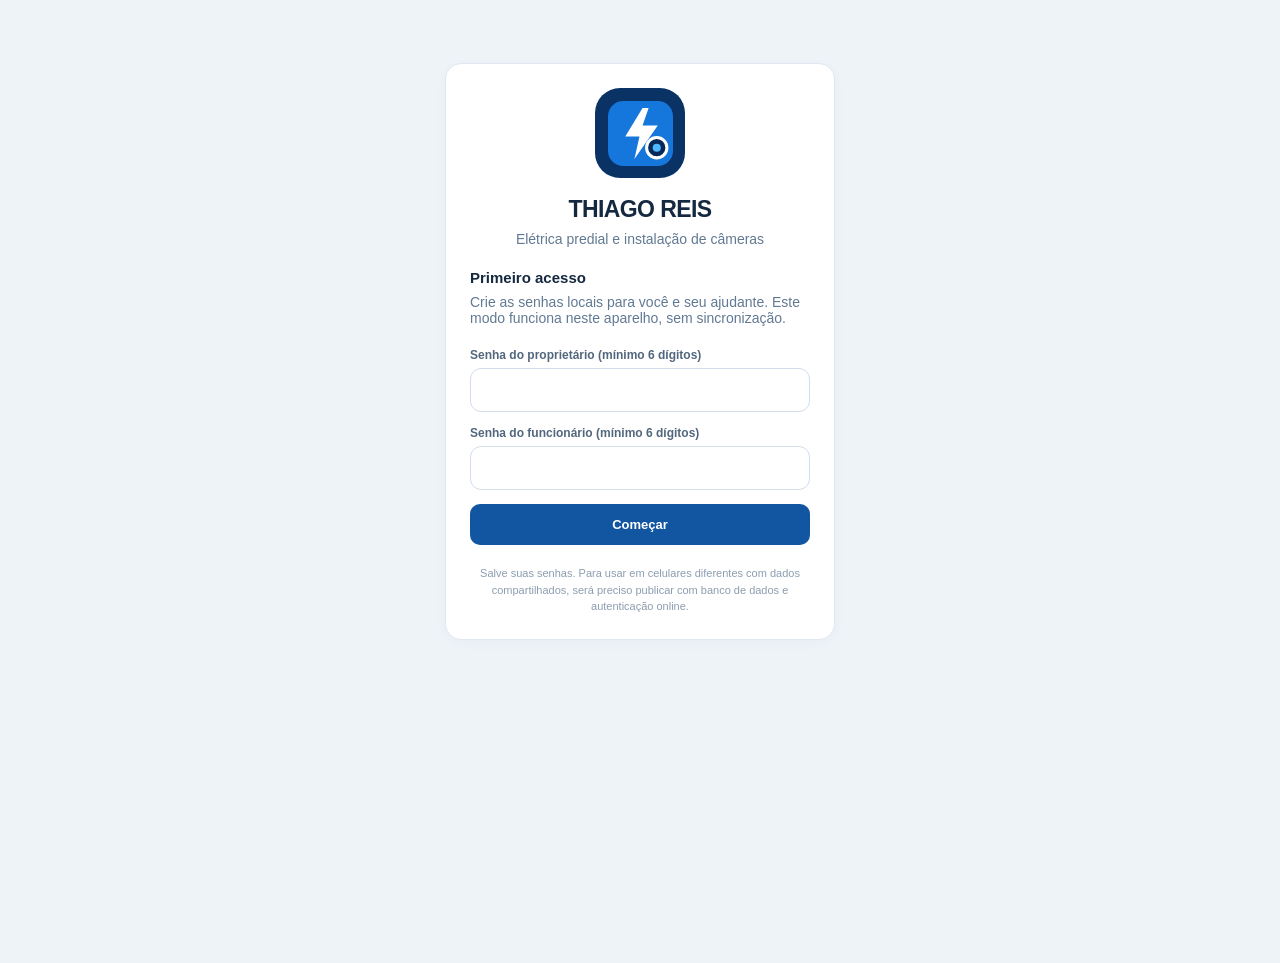
==== thiago-reis/index.html @ 73adf4c0 "Add Thiago Reis mobile offline web app" ====
<!doctype html>
<html lang="pt-BR"><head><meta charset="utf-8"><meta name="viewport" content="width=device-width,initial-scale=1,viewport-fit=cover"><meta name="theme-color" content="#0B376D"><meta name="description" content="Thiago Reis — gestão de serviços elétricos e câmeras"><link rel="manifest" href="manifest.webmanifest"><link rel="icon" href="icon.svg" type="image/svg+xml"><title>Thiago Reis • Gestão</title>
<style>
:root{font-family:-apple-system,BlinkMacSystemFont,'Segoe UI',Roboto,Arial,sans-serif;color:#142840;background:#eef3f8;--dark:#0a3264;--primary:#1256a1;--blue:#2176d7;--light:#edf5ff;--line:#dce5ef;--muted:#667a91;--good:#128455;--red:#c04444}*{box-sizing:border-box}body{margin:0;min-height:100vh}button,input,select,textarea{font:inherit}button{cursor:pointer}button:disabled{opacity:.5;cursor:not-allowed}input,select,textarea{border:1px solid #d2deeb;border-radius:11px;background:white;width:100%;padding:12px;font-size:16px;color:#172c44;outline-color:var(--blue)}textarea{min-height:86px;resize:vertical}label{font-size:12px;font-weight:800;color:#52677e;display:grid;gap:6px}h1,h2,h3,p{margin:0}h1{font-size:23px;letter-spacing:-.6px}h2{font-size:20px;letter-spacing:-.3px}h3{font-size:15px}small,.muted{color:var(--muted)}.wrap{width:min(1220px,100%);margin:auto;display:flex;min-height:100vh}.side{background:linear-gradient(170deg,#0a346b,#08264e);color:#fff;width:242px;padding:24px 14px;position:sticky;top:0;height:100vh;flex-shrink:0}.brand{display:flex;align-items:center;gap:10px;margin:0 10px 30px}.brand svg{flex-shrink:0;width:42px;height:42px}.brand strong{font-size:19px;display:block;letter-spacing:.2px}.brand span{font-size:11px;color:#b6d5f5;display:block;letter-spacing:.6px}.nav{display:grid;gap:6px}.nav button{background:transparent;color:#c8d8ed;display:flex;gap:12px;align-items:center;text-align:left;border:0;border-radius:12px;padding:13px 15px;font-weight:650;width:100%}.nav button.active,.nav button:hover{background:#ffffff1b;color:#fff}.nav i{font-style:normal;font-size:20px;line-height:1}.sideBottom{position:absolute;bottom:26px;left:24px;font-size:12px;color:#b6cce8}.main{min-width:0;flex:1;padding:27px 30px 92px}.top{display:flex;justify-content:space-between;align-items:center;gap:14px;margin-bottom:25px}.top .muted{font-size:13px;margin-top:5px}.topR{display:flex;align-items:center;gap:8px}.avatar{height:38px;width:38px;background:#d8e8fc;border-radius:50%;display:grid;place-items:center;color:#0f5099;font-weight:800}.btn{border:none;background:var(--primary);color:white;padding:11px 15px;border-radius:10px;font-size:13px;font-weight:800;white-space:nowrap;min-height:41px}.btn:hover{filter:brightness(1.07)}.btn.out{color:var(--primary);background:white;border:1px solid #c8d9ec}.btn.soft{background:#e5f0fe;color:#105197}.btn.danger{background:#fff1f1;color:#a52d31}.btn.sm{min-height:31px;padding:7px 9px;font-size:12px}.btn:focus-visible,.nav button:focus-visible{outline:3px solid #7fb8ff}.grid4{display:grid;grid-template-columns:repeat(4,minmax(0,1fr));gap:14px}.card{background:white;border:1px solid #e0e8f2;border-radius:16px;padding:19px;box-shadow:0 3px 12px #173b6608}.metric{position:relative;min-height:131px}.metric .mini{height:34px;width:34px;border-radius:10px;background:#e7f1ff;display:grid;place-items:center;font-size:19px;margin-bottom:11px}.metric .caption{color:#60748a;font-size:12px;font-weight:700}.metric strong{font-size:23px;margin-top:6px;display:block;letter-spacing:-.5px;word-break:break-word}.metric.green strong{color:#0c8760}.metric.red strong{color:#bd3e4e}.toolbar,.row{display:flex;align-items:center;justify-content:space-between;gap:10px;flex-wrap:wrap}.sectionTitle{margin:25px 0 12px}.two{display:grid;grid-template-columns:minmax(0,1.3fr) minmax(260px,.7fr);gap:16px}.notice{background:#e7f1ff;border:1px solid #cadef4;color:#285378;padding:13px 16px;border-radius:11px;font-size:12px;line-height:1.5;margin:18px 0}.tableWrap{overflow-x:auto}.table{border-collapse:collapse;width:100%;font-size:13px;text-align:left}.table th{color:#688097;font-weight:750;background:#f8fafc;font-size:12px;padding:12px 10px}.table td{padding:13px 10px;border-top:1px solid #ecf0f4;vertical-align:middle}.table th,.table td{white-space:nowrap}.table td.wide{white-space:normal;min-width:175px}.tag{display:inline-block;padding:5px 8px;border-radius:99px;background:#ebf2fa;color:#3d6285;font-weight:800;font-size:11px}.tag.green{background:#dcf8e9;color:#117548}.tag.yellow{background:#fff2d0;color:#997010}.tag.red{background:#ffebeb;color:#b44242}.table .btn{margin-right:3px}.empty{text-align:center;padding:32px;color:#8495a7}.empty .symbol{font-size:33px;margin-bottom:8px}.fieldGrid{display:grid;grid-template-columns:repeat(2,minmax(0,1fr));gap:12px}.fieldGrid .full{grid-column:1/-1}.search{max-width:310px}.list{display:grid;gap:10px}.item{padding:12px 0;border-bottom:1px solid #ecf0f4;display:flex;align-items:center;gap:10px;justify-content:space-between}.item:last-child{border:0}.item small{display:block;margin-top:5px;font-size:11px}.bold{font-weight:800}.modalShade{position:fixed;inset:0;background:#071c37b0;z-index:50;display:flex;align-items:center;justify-content:center;padding:15px;overflow-y:auto}.modal{width:min(660px,100%);max-height:94vh;overflow-y:auto;background:white;border-radius:18px;box-shadow:0 16px 50px #0b20334f;padding:23px}.modalHead{display:flex;justify-content:space-between;align-items:center;gap:10px;margin-bottom:20px}.x{border:0;background:#f0f4f8;border-radius:8px;font-size:21px;width:35px;height:35px}.actions{display:flex;justify-content:flex-end;gap:8px;flex-wrap:wrap;margin-top:18px}.editorItems{border:1px solid #dde8f3;border-radius:10px;padding:10px;display:grid;gap:9px}.editorRow{display:grid;grid-template-columns:minmax(80px,2fr) 70px 95px 35px;gap:6px;align-items:center}.editorRow input{padding:8px;font-size:14px}.login{max-width:390px;margin:7vh auto;padding:24px}.loginlogo{width:90px;height:90px;background:var(--dark);border-radius:25px;display:grid;place-items:center;margin:0 auto 18px}.loginlogo svg{width:65px}.login h1{text-align:center}.login p{text-align:center;margin:8px 0 22px;color:#617993;font-size:14px}.login form{display:grid;gap:14px}.login footer{text-align:center;color:#8c9db0;font-size:11px;line-height:1.5;margin-top:20px}.bar{height:8px;background:#e3eaf4;border-radius:50px;overflow:hidden;margin-top:9px}.bar span{height:100%;display:block;background:var(--blue);border-radius:50px}.split{display:grid;grid-template-columns:1fr 1fr;gap:14px}.minirow{font-size:13px;padding:12px 0;border-bottom:1px solid #eef2f6;display:flex;justify-content:space-between;gap:8px}.minirow:last-child{border:0}.printArea{display:none}.bottomNav{display:none}.toast{position:fixed;z-index:200;bottom:20px;left:50%;transform:translateX(-50%);padding:12px 20px;border-radius:12px;background:#092d53;color:#fff;font-size:13px;font-weight:700;box-shadow:0 10px 30px #0005;max-width:90vw}.ident{padding:11px;background:#f5f9ff;border:1px solid #e0ebf6;border-radius:11px;font-size:12px;color:#567}
@media(max-width:900px){.side{width:76px;padding:19px 8px}.side .brand{margin:0 9px 26px}.side .brand div,.nav .label,.sideBottom{display:none}.nav button{justify-content:center;padding:13px 8px}.main{padding:24px 18px 100px}.grid4{grid-template-columns:repeat(2,minmax(0,1fr))}.two{grid-template-columns:1fr}}
@media(max-width:650px){.side{display:none}.main{padding:16px 13px 105px}.top{margin-bottom:19px}.top h1{font-size:22px}.grid4{gap:9px}.metric{min-height:118px;padding:13px}.metric .mini{width:28px;height:28px;font-size:15px;margin-bottom:8px}.metric strong{font-size:20px}.card{padding:14px}.two{gap:10px}.toolbar{align-items:flex-start}.toolbar .btn{flex:1}.fieldGrid{gap:10px}.bottomNav{position:fixed;z-index:15;bottom:0;left:0;right:0;display:flex;justify-content:space-around;background:white;border-top:1px solid #dce6f0;padding:8px max(4px,env(safe-area-inset-right)) calc(5px + env(safe-area-inset-bottom))}.bottomNav button{font-size:10px;display:grid;place-items:center;gap:2px;border:0;background:transparent;color:#5e7189;font-weight:750;min-width:46px;padding:4px 3px}.bottomNav button.active{color:var(--primary)}.bottomNav button i{font-size:21px;font-style:normal}.modalShade{align-items:flex-end;padding:0}.modal{border-radius:17px 17px 0 0;max-height:94vh;padding:18px 14px 28px}.search{max-width:100%}.editorRow{grid-template-columns:minmax(55px,2fr) 50px 80px 31px;gap:4px}.editorRow input{padding:7px 4px}.editorItems{padding:7px}.login{margin:4vh auto}}
@media print{body{background:white}.wrap,.modalShade,.toast,.bottomNav,.login{display:none!important}.printArea{display:block!important;font-family:Arial,sans-serif;color:#16283a;font-size:13px;margin:28px}.printArea h1{font-size:25px}.printArea .printTop{display:flex;align-items:center;justify-content:space-between;border-bottom:3px solid #1256a1;padding-bottom:15px;margin-bottom:23px}.printArea table{width:100%;border-collapse:collapse;margin:20px 0}.printArea th,.printArea td{border-bottom:1px solid #ddd;padding:11px;text-align:left}.printArea .total{font-size:20px;font-weight:900;text-align:right}.printArea p{margin:9px 0}.printArea small{color:#567}}
</style></head><body><div id="app"></div><div id="printArea" class="printArea"></div><script>
(()=>{'use strict';
const KEY='thiago_reis_v1',SESSION='thiago_reis_session';
const money=n=>(Number(n)||0).toLocaleString('pt-BR',{style:'currency',currency:'BRL'});
const esc=s=>String(s??'').replace(/[&<>"']/g,c=>({'&':'&amp;','<':'&lt;','>':'&gt;','"':'&quot;',"'":'&#39;'}[c]));
const uid=()=>String(Date.now())+'-'+Math.random().toString(36).slice(2,8);
const today=()=>{let d=new Date();return [d.getFullYear(),String(d.getMonth()+1).padStart(2,'0'),String(d.getDate()).padStart(2,'0')].join('-')};
const dateFmt=s=>s?String(s).split('-').reverse().join('/'): '—';
const n=s=>Math.max(0,Number(String(s||0).replace(',','.'))||0);
function blank(){return{version:1,clients:[],quotes:[],jobs:[],expenses:[],incomes:[],settings:{company:'Thiago Reis',phone:'14996600996',city:'Iacanga - SP e região',commission:40,ownerPin:'',employeePin:''}}}
let db;try{db=JSON.parse(localStorage.getItem(KEY))||blank();}catch(e){db=blank()}
for(const k of ['clients','quotes','jobs','expenses','incomes'])if(!Array.isArray(db[k]))db[k]=[];
db.settings={...blank().settings,...(db.settings||{})};
let current=(()=>{try{return sessionStorage.getItem(SESSION)}catch(e){return null}})();
let page='inicio',filter='',modal=null,editing=null,quoteRows=[],toastTimer=null;
const app=document.getElementById('app');
const save=()=>{try{localStorage.setItem(KEY,JSON.stringify(db));return true}catch(e){notify('Não foi possível salvar. Faça backup dos dados.');return false}};
function notify(t){let old=document.querySelector('.toast');if(old)old.remove();const d=document.createElement('div');d.className='toast';d.textContent=t;document.body.append(d);clearTimeout(toastTimer);toastTimer=setTimeout(()=>d.remove(),3300)}
function logo(){return `<svg viewBox="0 0 64 64" aria-label="Marca Thiago Reis" role="img"><rect width="64" height="64" rx="15" fill="#1576DB"/><path d="M34 7 17 35h14l-5 22 23-33H34l6-17z" fill="#fff"/><circle cx="48" cy="46" r="10" fill="#062957" stroke="#fff" stroke-width="3"/><circle cx="48" cy="46" r="4" fill="#4db7ff"/></svg>`}
const menu=[['inicio','⌂','Início'],['clientes','♙','Clientes'],['orcamentos','▤','Orçamentos'],['servicos','⚡','Serviços'],['agenda','▦','Agenda'],['financeiro','◈','Financeiro'],['gastos','▣','Gastos'],['ajustes','⚙','Configurações']];
const allowed=()=>current==='dono'?menu:menu.filter(x=>['inicio','clientes','servicos','agenda'].includes(x[0]));
const title=id=>({inicio:'Visão geral',clientes:'Clientes',orcamentos:'Orçamentos',servicos:'Ordens de serviço',agenda:'Agenda de serviços',financeiro:'Financeiro',gastos:'Gastos da empresa',ajustes:'Configurações'})[id]||'Thiago Reis';
function navHTML(){return allowed().map(([id,icon,txt])=>`<button data-page="${id}" class="${page===id?'active':''}"><i>${icon}</i><span class="label">${txt}</span></button>`).join('')}
function draw(){if(!db.settings.ownerPin){app.innerHTML=setupHTML();bindSetup();return}if(!current){app.innerHTML=loginHTML();bindLogin();return}if(!allowed().some(x=>x[0]===page))page='inicio';app.innerHTML=`<div class="wrap"><aside class="side"><div class="brand">${logo()}<div><strong>THIAGO REIS</strong><span>ELÉTRICA & CÂMERAS</span></div></div><nav class="nav">${navHTML()}</nav><div class="sideBottom">Gerencie seu negócio ✦</div></aside><main class="main"><header class="top"><div><h1>${title(page)}</h1><p class="muted">${current==='dono'?'Painel do proprietário':'Acesso do funcionário'} • ${dateFmt(today())}</p></div><div class="topR"><button class="btn out sm" id="logout">Sair</button><div class="avatar">${current==='dono'?'TR':'F'}</div></div></header>${content()}</main></div><nav class="bottomNav">${allowed().filter(x=>['inicio','clientes','orcamentos','servicos','financeiro'].includes(x[0])).map(([id,icon,txt])=>`<button data-page="${id}" class="${page===id?'active':''}"><i>${icon}</i><span>${txt}</span></button>`).join('')}</nav>`;bindMain()}
function setupHTML(){return `<div class="login card"><div class="loginlogo">${logo()}</div><h1>THIAGO REIS</h1><p>Elétrica predial e instalação de câmeras</p><h3>Primeiro acesso</h3><p style="text-align:left">Crie as senhas locais para você e seu ajudante. Este modo funciona neste aparelho, sem sincronização.</p><form id="setup"><label>Senha do proprietário (mínimo 6 dígitos)<input id="ownerPin" type="password" inputmode="numeric" pattern="[0-9]{6,}" minlength="6" required></label><label>Senha do funcionário (mínimo 6 dígitos)<input id="employeePin" type="password" inputmode="numeric" pattern="[0-9]{6,}" minlength="6" required></label><button class="btn">Começar</button></form><footer>Salve suas senhas. Para usar em celulares diferentes com dados compartilhados, será preciso publicar com banco de dados e autenticação online.</footer></div>`}
function loginHTML(){return `<div class="login card"><div class="loginlogo">${logo()}</div><h1>THIAGO REIS</h1><p>Controle de clientes, serviços e financeiro</p><form id="login"><label>Acesso<select id="role"><option value="dono">Proprietário</option><option value="funcionario">Funcionário</option></select></label><label>Senha<input id="pin" type="password" inputmode="numeric" autocomplete="off" required></label><button class="btn">Entrar no sistema</button></form><footer>Dados armazenados neste navegador. Faça backup em Configurações. A senha local não substitui autenticação segura em servidor.</footer></div>`}
function bindSetup(){document.getElementById('setup').addEventListener('submit',e=>{e.preventDefault();const a=document.getElementById('ownerPin').value,b=document.getElementById('employeePin').value;if(!/^\d{6,}$/.test(a)||!/^\d{6,}$/.test(b)||a===b)return notify('Use senhas diferentes, com pelo menos 6 números.');db.settings.ownerPin=a;db.settings.employeePin=b;save();current='dono';try{sessionStorage.setItem(SESSION,current)}catch(e){}draw()})}
function bindLogin(){document.getElementById('login').addEventListener('submit',e=>{e.preventDefault();let role=document.getElementById('role').value,pin=document.getElementById('pin').value;if(pin!==db.settings[role==='dono'?'ownerPin':'employeePin'])return notify('Senha incorreta.');current=role;try{sessionStorage.setItem(SESSION,role)}catch(e){}draw()})}
const C=id=>db.clients.find(x=>x.id===id);
const clientName=id=>C(id)?.name||'Sem cliente';
const jobRevenue=j=>n(j.price);
const jobLabor=j=>n(j.labor??j.price);
const jobCommission=j=>jobLabor(j)*n(j.rate??db.settings.commission)/100;
const totalQuote=q=>(q.items||[]).reduce((a,i)=>a+n(i.qty)*n(i.price),0)-n(q.discount);
const isOwner=()=>current==='dono';
const M=(v)=>money(v);
function stats(){let paid=db.incomes.reduce((a,x)=>a+n(x.amount),0),exp=db.expenses.reduce((a,x)=>a+n(x.amount),0),open=db.jobs.filter(x=>x.payStatus!=='pago').reduce((a,x)=>a+n(x.price),0),com=db.jobs.filter(x=>x.payStatus==='pago').reduce((a,x)=>a+jobCommission(x),0);return{paid,exp,open,com,balance:paid-exp-com}}
function content(){switch(page){case 'inicio':return home();case 'clientes':return clients();case 'orcamentos':return quotes();case 'servicos':return jobs();case 'agenda':return agenda();case 'financeiro':return finance();case 'gastos':return expenses();case 'ajustes':return settings();default:return home()}}
const empty=msg=>`<div class="empty"><div class="symbol">▢</div>${msg}</div>`;
function home(){let s=stats(),upcoming=[...db.jobs].filter(x=>x.date>=today()&&x.status!=='concluido').sort((a,b)=>a.date.localeCompare(b.date)).slice(0,5),recent=db.jobs.slice(-5).reverse();return `<div class="grid4"><div class="card metric"><div class="mini">☑</div><div class="caption">Serviços cadastrados</div><strong>${db.jobs.length}</strong></div><div class="card metric green"><div class="mini">↗</div><div class="caption">Entradas registradas</div><strong>${M(s.paid)}</strong></div>${isOwner()?`<div class="card metric red"><div class="mini">↘</div><div class="caption">Despesas</div><strong>${M(s.exp)}</strong></div><div class="card metric"><div class="mini">◷</div><div class="caption">A receber</div><strong>${M(s.open)}</strong></div>`:`<div class="card metric"><div class="mini">♙</div><div class="caption">Clientes</div><strong>${db.clients.length}</strong></div><div class="card metric"><div class="mini">▦</div><div class="caption">Agendados</div><strong>${upcoming.length}</strong></div>`}</div><div class="toolbar sectionTitle"><h2>Acesso rápido</h2></div><div class="row"><button class="btn" data-new="job">+ Novo serviço</button><button class="btn soft" data-new="client">+ Novo cliente</button>${isOwner()?'<button class="btn soft" data-new="quote">+ Novo orçamento</button><button class="btn soft" data-new="expense">+ Registrar gasto</button>':''}</div><div class="two sectionTitle"><div class="card"><div class="row"><h3>Próximos atendimentos</h3><button class="btn sm out" data-go="agenda">Ver agenda</button></div><div class="list">${upcoming.length?upcoming.map(j=>`<div class="item"><div><b>${esc(clientName(j.clientId))}</b><small>${dateFmt(j.date)} • ${esc(j.desc)}</small></div><span class="tag">${esc(j.status)}</span></div>`).join(''):empty('Nenhum atendimento agendado.')}</div></div><div class="card"><h3>Resumo da operação</h3><div class="minirow"><span>Clientes</span><b>${db.clients.length}</b></div><div class="minirow"><span>Orçamentos</span><b>${db.quotes.length}</b></div><div class="minirow"><span>Serviços finalizados</span><b>${db.jobs.filter(j=>j.status==='concluido').length}</b></div>${isOwner()?`<div class="minirow"><span>Comissão a pagar (serviços recebidos)</span><b>${M(s.com)}</b></div><div class="minirow"><span>Saldo após gastos e comissão</span><b>${M(s.balance)}</b></div>`:''}</div></div><div class="notice">🔒 Os dados ficam salvos neste navegador. Para proteger seu histórico, exporte um backup regularmente em Configurações. Acesso simultâneo em aparelhos diferentes exige servidor.</div>`}
function searchBar(){return `<input id="search" class="search" value="${esc(filter)}" placeholder="Buscar por nome ou descrição" aria-label="Pesquisar">`}
function clients(){let arr=db.clients.filter(x=>(x.name+' '+x.phone+' '+x.address).toLowerCase().includes(filter.toLowerCase())).slice().reverse();return `<div class="toolbar"><h2>${db.clients.length} clientes</h2><button class="btn" data-new="client">+ Novo cliente</button></div><div class="sectionTitle">${searchBar()}</div><div class="card tableWrap">${arr.length?`<table class="table"><thead><tr><th>Nome</th><th>Telefone</th><th>Cidade / endereço</th><th>Ações</th></tr></thead><tbody>${arr.map(c=>`<tr><td class="bold">${esc(c.name)}</td><td>${esc(c.phone||'—')}</td><td class="wide">${esc(c.address||'—')}</td><td><button class="btn sm out" data-edit="client:${c.id}">Editar</button>${c.phone?`<a class="btn sm soft" style="text-decoration:none;display:inline-block" href="https://wa.me/55${String(c.phone).replace(/\D/g,'')}" target="_blank" rel="noopener">WhatsApp</a>`:''}</td></tr>`).join('')}</tbody></table>`:empty('Nenhum cliente encontrado.')}</div>`}
function quotes(){let arr=db.quotes.filter(q=>(clientName(q.clientId)+' '+q.title).toLowerCase().includes(filter.toLowerCase())).slice().reverse();return `<div class="toolbar"><h2>${db.quotes.length} orçamentos</h2><button class="btn" data-new="quote">+ Criar orçamento</button></div><div class="sectionTitle">${searchBar()}</div><div class="card tableWrap">${arr.length?`<table class="table"><thead><tr><th>Número</th><th>Cliente</th><th>Descrição</th><th>Valor</th><th>Situação</th><th>Ações</th></tr></thead><tbody>${arr.map(q=>`<tr><td>#${esc(q.number)}</td><td>${esc(clientName(q.clientId))}</td><td class="wide">${esc(q.title)}</td><td class="bold">${M(totalQuote(q))}</td><td><span class="tag ${q.status==='aprovado'?'green':q.status==='recusado'?'red':'yellow'}">${esc(q.status)}</span></td><td><button class="btn sm out" data-print="${q.id}">PDF</button><button class="btn sm soft" data-edit="quote:${q.id}">Editar</button></td></tr>`).join('')}</tbody></table>`:empty('Nenhum orçamento encontrado.')}</div><p class="muted" style="font-size:12px;margin-top:12px">Toque em PDF para imprimir ou salvar o orçamento como PDF no iPhone.</p>`}
function jobs(){let arr=db.jobs.filter(j=>(clientName(j.clientId)+' '+j.desc).toLowerCase().includes(filter.toLowerCase())).slice().reverse();return `<div class="toolbar"><h2>${db.jobs.length} serviços</h2><button class="btn" data-new="job">+ Novo serviço</button></div><div class="sectionTitle">${searchBar()}</div><div class="card tableWrap">${arr.length?`<table class="table"><thead><tr><th>Data</th><th>Cliente</th><th>Serviço</th>${isOwner()?'<th>Valor</th>':''}<th>Status</th><th>Ações</th></tr></thead><tbody>${arr.map(j=>`<tr><td>${dateFmt(j.date)}</td><td>${esc(clientName(j.clientId))}</td><td class="wide">${esc(j.desc)}</td>${isOwner()?`<td>${M(j.price)}</td>`:''}<td><span class="tag ${j.status==='concluido'?'green':'yellow'}">${esc(j.status)}</span></td><td><button class="btn sm out" data-edit="job:${j.id}">Editar</button>${isOwner()&&j.payStatus!=='pago'?`<button class="btn sm soft" data-paid="${j.id}">Receber</button>`:''}</td></tr>`).join('')}</tbody></table>`:empty('Nenhum serviço cadastrado.')}</div>`}
function agenda(){let grouped=[...db.jobs].filter(j=>j.date).sort((a,b)=>a.date.localeCompare(b.date));return `<div class="toolbar"><h2>Agenda de atendimentos</h2><button class="btn" data-new="job">+ Agendar serviço</button></div><div class="card sectionTitle">${grouped.length?grouped.map(j=>`<div class="item"><div><b>${dateFmt(j.date)} — ${esc(clientName(j.clientId))}</b><small>${esc(j.desc)} • ${esc(j.status)}</small></div><button class="btn sm out" data-edit="job:${j.id}">Abrir</button></div>`).join(''):empty('Nenhuma visita marcada.')}</div>`}
function finance(){let s=stats();let entries=[...db.incomes.map(x=>({...x,kind:'entrada'})),...db.expenses.map(x=>({...x,kind:'saída'}))].sort((a,b)=>String(b.date).localeCompare(String(a.date))).slice(0,80);return `<div class="grid4"><div class="card metric green"><div class="mini">↗</div><div class="caption">Entradas</div><strong>${M(s.paid)}</strong></div><div class="card metric red"><div class="mini">↘</div><div class="caption">Gastos</div><strong>${M(s.exp)}</strong></div><div class="card metric"><div class="mini">♙</div><div class="caption">40% / ajudante*</div><strong>${M(s.com)}</strong></div><div class="card metric"><div class="mini">▣</div><div class="caption">Saldo estimado</div><strong>${M(s.balance)}</strong></div></div><div class="notice">* Comissão calculada sobre a mão de obra dos serviços marcados como recebidos. Saldo = entradas - despesas - comissão. Os lançamentos são manuais, sem ligação com banco. Não representa contabilidade fiscal.</div><div class="toolbar sectionTitle"><h2>Movimentações</h2><div class="row"><button class="btn soft" data-new="income">+ Entrada avulsa</button><button class="btn" data-new="expense">+ Despesa</button></div></div><div class="card tableWrap">${entries.length?`<table class="table"><thead><tr><th>Data</th><th>Tipo</th><th>Descrição</th><th>Valor</th><th>Ações</th></tr></thead><tbody>${entries.map(x=>`<tr><td>${dateFmt(x.date)}</td><td><span class="tag ${x.kind==='entrada'?'green':'red'}">${x.kind}</span></td><td class="wide">${esc(x.desc||x.category||'—')}</td><td class="bold">${x.kind==='entrada'?'+':'−'} ${M(x.amount)}</td><td>${!x.jobId?`<button class="btn sm out" data-edit="${x.kind==='entrada'?'income':'expense'}:${x.id}">Editar</button>`:'<span class="muted">Serviço</span>'}</td></tr>`).join('')}</tbody></table>`:empty('Nenhuma movimentação registrada.')}</div>`}
function expenses(){let arr=[...db.expenses].reverse();let categories={};arr.forEach(x=>categories[x.category]=(categories[x.category]||0)+n(x.amount));return `<div class="toolbar"><h2>Controle de gastos</h2><button class="btn" data-new="expense">+ Novo gasto</button></div><div class="grid4 sectionTitle"><div class="card metric red"><div class="mini">⛽</div><div class="caption">Combustível</div><strong>${M(categories['Combustível'])}</strong></div><div class="card metric"><div class="mini">♢</div><div class="caption">Material</div><strong>${M(categories['Material'])}</strong></div><div class="card metric"><div class="mini">▣</div><div class="caption">Outros</div><strong>${M(Object.entries(categories).filter(([k])=>!['Combustível','Material'].includes(k)).reduce((a,[,v])=>a+v,0))}</strong></div><div class="card metric"><div class="mini">↘</div><div class="caption">Total de gastos</div><strong>${M(arr.reduce((a,x)=>a+n(x.amount),0))}</strong></div></div><div class="card tableWrap sectionTitle">${arr.length?`<table class="table"><thead><tr><th>Data</th><th>Categoria</th><th>Descrição</th><th>Valor</th><th>Ações</th></tr></thead><tbody>${arr.map(x=>`<tr><td>${dateFmt(x.date)}</td><td>${esc(x.category)}</td><td class="wide">${esc(x.desc)}</td><td>${M(x.amount)}</td><td><button class="btn sm out" data-edit="expense:${x.id}">Editar</button></td></tr>`).join('')}</tbody></table>`:empty('Você ainda não registrou gastos.')}</div>`}
function settings(){return `<div class="two"><div class="card"><h3>Dados da empresa</h3><form id="settingsForm" class="fieldGrid" style="margin-top:15px"><label class="full">Nome<input name="company" value="${esc(db.settings.company)}" required></label><label>Telefone<input name="phone" value="${esc(db.settings.phone)}"></label><label>Cidade / região<input name="city" value="${esc(db.settings.city)}"></label><label>Comissão padrão sobre a mão de obra (%)<input name="commission" type="number" min="0" max="100" step="0.1" value="${esc(db.settings.commission)}"></label><div class="full"><button class="btn">Salvar dados</button></div></form></div><div class="card"><h3>Acessos locais</h3><p class="muted" style="font-size:12px;line-height:1.6;margin:12px 0">Funcionário vê clientes, agenda e serviços. Só o proprietário vê orçamentos, financeiro, gastos e configurações. As senhas são locais e não oferecem segurança de contas online.</p><form id="passwordForm" class="fieldGrid"><label class="full">Nova senha do proprietário<input name="ownerPin" type="password" inputmode="numeric" minlength="6" placeholder="Deixe vazio para manter"></label><label class="full">Nova senha do funcionário<input name="employeePin" type="password" inputmode="numeric" minlength="6" placeholder="Deixe vazio para manter"></label><div class="full"><button class="btn">Atualizar senhas</button></div></form></div><div class="card"><h3>Backup e restauração</h3><p class="muted" style="font-size:12px;line-height:1.6;margin:12px 0">Exporte seus dados em arquivo JSON. A restauração substitui todos os registros deste navegador.</p><button class="btn" id="export">⬇ Fazer backup</button><label style="margin-top:15px">Restaurar backup<input type="file" accept="application/json,.json" id="restore"></label></div><div class="card"><h3>Sobre o aplicativo</h3><div class="ident" style="margin:13px 0">Versão local: sem conexão bancária. Dados guardados neste aparelho. Para uso simultâneo, com sincronização e senhas seguras, será necessário um serviço online.</div><p class="muted" style="font-size:12px;line-height:1.6">Instalar na tela inicial do iPhone: abra uma versão publicada em HTTPS no Safari e toque em Compartilhar → Adicionar à Tela de Início. A instalação não funciona ao abrir o arquivo local diretamente.</p></div></div>`}
function openModal(kind,id){if(kind==='quote'&&!isOwner()||['income','expense'].includes(kind)&&!isOwner())return;editing=id?db[{client:'clients',quote:'quotes',job:'jobs',expense:'expenses',income:'incomes'}[kind]].find(x=>x.id===id):null;modal=kind;if(kind==='quote')quoteRows=editing?JSON.parse(JSON.stringify(editing.items)):[{desc:'Mão de obra',qty:1,price:0}];const data=editing||{},header={client:'Cliente',quote:'Orçamento',job:'Serviço',expense:'Gasto',income:'Entrada'}[kind];let html='';let options=db.clients.map(c=>`<option value="${esc(c.id)}" ${c.id===data.clientId?'selected':''}>${esc(c.name)}</option>`).join('');
if(kind==='client')html=`<label class="full">Nome do cliente<input name="name" required value="${esc(data.name||'')}"></label><label>Telefone / WhatsApp<input name="phone" inputmode="tel" value="${esc(data.phone||'')}"></label><label>E-mail<input name="email" type="email" value="${esc(data.email||'')}"></label><label class="full">Endereço / cidade<input name="address" value="${esc(data.address||'')}"></label><label class="full">Observações<textarea name="notes">${esc(data.notes||'')}</textarea></label>`;
if(kind==='quote')html=`<label>Cliente<select name="clientId" required><option value="">Selecione</option>${options}</select></label><label>Data<input name="date" type="date" value="${esc(data.date||today())}" required></label><label class="full">Descrição do orçamento<input name="title" required value="${esc(data.title||'')}"></label><label>Situação<select name="status">${['pendente','aprovado','recusado'].map(x=>`<option value="${x}" ${data.status===x?'selected':''}>${x}</option>`).join('')}</select></label><label>Desconto (R$)<input name="discount" type="number" step="0.01" min="0" value="${n(data.discount)}"></label><div class="full"><h3 style="margin-bottom:9px">Itens do orçamento</h3><div class="editorItems" id="itemsEditor"></div><button class="btn soft sm" type="button" id="addItem" style="margin-top:9px">+ Adicionar item</button><div class="row" style="margin-top:11px"><span class="muted">Total</span><b id="quoteTotal">—</b></div></div><label class="full">Condições / observações<textarea name="notes">${esc(data.notes||'')}</textarea></label>`;
if(kind==='job')html=`<label>Cliente<select name="clientId" required><option value="">Selecione</option>${options}</select></label><label>Data<input name="date" type="date" value="${esc(data.date||today())}" required></label><label class="full">Descrição do serviço<input name="desc" required value="${esc(data.desc||'')}"></label><label>Status<select name="status">${['agendado','em andamento','concluido','cancelado'].map(x=>`<option value="${x}" ${data.status===x?'selected':''}>${x}</option>`).join('')}</select></label><label>Pagamento<select name="payStatus" ${!isOwner()?'disabled':''}><option value="pendente" ${data.payStatus!=='pago'?'selected':''}>Pendente</option><option value="pago" ${data.payStatus==='pago'?'selected':''}>Recebido</option></select></label>${isOwner()?`<label>Valor total do serviço (R$)<input name="price" type="number" min="0" step="0.01" value="${n(data.price)}" required></label><label>Mão de obra (R$)<input name="labor" type="number" min="0" step="0.01" value="${n(data.labor)}"></label><label>% para ajudante<input name="rate" type="number" min="0" max="100" step="0.1" value="${data.rate??db.settings.commission}"></label>`:''}<label class="full">Detalhes / material usado<textarea name="notes">${esc(data.notes||'')}</textarea></label>`;
if(kind==='expense')html=`<label>Data<input type="date" name="date" value="${esc(data.date||today())}" required></label><label>Categoria<select name="category">${['Combustível','Material','Ferramentas','Pedágio','Alimentação','Manutenção','Transporte','Outros'].map(x=>`<option ${data.category===x?'selected':''}>${x}</option>`).join('')}</select></label><label class="full">Descrição<input name="desc" value="${esc(data.desc||'')}" required placeholder="Ex.: gasolina para atendimento"></label><label>Valor (R$)<input name="amount" type="number" min="0.01" step="0.01" value="${data.amount??''}" required></label><label>Forma de pagamento<select name="method">${['Pix','Dinheiro','Cartão','Outro'].map(x=>`<option ${data.method===x?'selected':''}>${x}</option>`).join('')}</select></label>`;
if(kind==='income')html=`<label>Data<input type="date" name="date" value="${esc(data.date||today())}" required></label><label>Valor (R$)<input name="amount" type="number" min="0.01" step="0.01" value="${data.amount??''}" required></label><label class="full">Descrição<input name="desc" value="${esc(data.desc||'')}" required></label>`;
let existing=kind==='client'&&db.jobs.some(j=>j.clientId===id)||kind==='quote'&&db.jobs.some(j=>j.quoteId===id)||kind==='job'&&db.incomes.some(i=>i.jobId===id);
document.body.insertAdjacentHTML('beforeend',`<div class="modalShade" id="shade"><div class="modal" role="dialog" aria-modal="true" aria-label="${header}"><div class="modalHead"><h2>${editing?'Editar':'Novo'} ${header.toLowerCase()}</h2><button class="x" id="closeModal" aria-label="Fechar">×</button></div><form id="entryForm" class="fieldGrid">${html}<div class="full actions">${editing&&!existing?`<button class="btn danger" type="button" id="deleteRecord">Excluir</button>`:''}<button class="btn out" type="button" id="cancel">Cancelar</button><button class="btn" type="submit">Salvar</button></div></form></div></div>`);
const shade=document.getElementById('shade');shade.addEventListener('click',e=>{if(e.target===shade)closeModal()});document.getElementById('closeModal').onclick=closeModal;document.getElementById('cancel').onclick=closeModal;document.getElementById('entryForm').addEventListener('submit',saveForm);if(kind==='quote'){renderItems();document.getElementById('addItem').onclick=()=>{quoteRows.push({desc:'',qty:1,price:0});renderItems()}}if(editing&&document.getElementById('deleteRecord'))document.getElementById('deleteRecord').onclick=()=>{if(!confirm('Excluir este registro?'))return;db[{client:'clients',quote:'quotes',job:'jobs',expense:'expenses',income:'incomes'}[kind]]=db[{client:'clients',quote:'quotes',job:'jobs',expense:'expenses',income:'incomes'}[kind]].filter(x=>x.id!==id);save();closeModal();draw();notify('Registro excluído.')};}
function closeModal(){document.getElementById('shade')?.remove();modal=null;editing=null;quoteRows=[]}
function renderItems(){const el=document.getElementById('itemsEditor');el.innerHTML=quoteRows.map((r,i)=>`<div class="editorRow"><input aria-label="Descrição item ${i+1}" data-i="${i}" data-field="desc" placeholder="Descrição" value="${esc(r.desc)}"><input aria-label="Quantidade item ${i+1}" data-i="${i}" data-field="qty" type="number" min="0.01" step="0.01" value="${n(r.qty)}"><input aria-label="Preço item ${i+1}" data-i="${i}" data-field="price" type="number" min="0" step="0.01" value="${n(r.price)}"><button class="btn danger sm" data-remove="${i}" type="button" aria-label="Remover item">×</button></div>`).join('');el.querySelectorAll('input').forEach(x=>x.addEventListener('input',()=>{quoteRows[Number(x.dataset.i)][x.dataset.field]=x.dataset.field==='desc'?x.value:n(x.value);updateTotal()}));el.querySelectorAll('[data-remove]').forEach(x=>x.onclick=()=>{if(quoteRows.length===1)return notify('Inclua pelo menos um item.');quoteRows.splice(Number(x.dataset.remove),1);renderItems()});document.querySelector('[name=discount]')?.addEventListener('input',updateTotal);updateTotal()}
function updateTotal(){document.getElementById('quoteTotal').textContent=M(totalQuote({items:quoteRows,discount:document.querySelector('[name=discount]')?.value}))}
function saveForm(e){e.preventDefault();let kind=modal,f=e.target,raw=Object.fromEntries(new FormData(f)),data={...(editing||{}),...raw},target={client:'clients',quote:'quotes',job:'jobs',expense:'expenses',income:'incomes'}[kind];if(kind==='client'&&!raw.name.trim())return notify('Informe o nome.');if(kind==='quote'){if(!raw.clientId||!raw.title.trim()||!quoteRows.length||quoteRows.some(x=>!x.desc.trim()||n(x.qty)<=0))return notify('Preencha cliente, descrição e itens.');data.items=quoteRows.map(x=>({...x,qty:n(x.qty),price:n(x.price)}));data.discount=n(data.discount);if(totalQuote(data)<0)return notify('Desconto não pode passar do total.');if(!editing)data.number=String(db.quotes.reduce((a,q)=>Math.max(a,Number(q.number)||0),0)+1).padStart(4,'0')}
if(kind==='job'){if(!raw.clientId||!raw.desc.trim())return notify('Informe cliente e descrição.');if(!isOwner()){data.price=editing?.price||0;data.labor=editing?.labor||0;data.rate=editing?.rate??db.settings.commission;data.payStatus=editing?.payStatus||'pendente'}else{data.price=n(raw.price);data.labor=n(raw.labor);data.rate=n(raw.rate);if(data.labor>data.price)return notify('Mão de obra não pode passar do valor total.')}}
if(['expense','income'].includes(kind)){data.amount=n(raw.amount);if(!data.amount)return notify('Informe um valor maior que zero.')}
if(!editing)data.id=uid();if(!editing)db[target].push(data);else db[target]=db[target].map(x=>x.id===editing.id?data:x);if(kind==='job'&&isOwner())syncJobIncome(data);save();closeModal();draw();notify('Salvo com sucesso!')}
function syncJobIncome(job){let index=db.incomes.findIndex(i=>i.jobId===job.id);if(job.payStatus==='pago'){const inc={id:index>=0?db.incomes[index].id:uid(),date:job.date||today(),amount:n(job.price),desc:'Recebimento: '+job.desc+' — '+clientName(job.clientId),jobId:job.id};if(index>=0)db.incomes[index]=inc;else db.incomes.push(inc)}else if(index>=0)db.incomes.splice(index,1)}
function printQuote(id){const q=db.quotes.find(x=>x.id===id);if(!q)return;const cl=C(q.clientId)||{};document.getElementById('printArea').innerHTML=`<div class="printTop"><div><h1>${esc(db.settings.company)}</h1><small>Elétrica predial • Instalação de câmeras</small><p>${esc(db.settings.city)} • ${esc(db.settings.phone)}</p></div><div style="text-align:right"><h2>ORÇAMENTO</h2><b>Nº ${esc(q.number)}</b><p>${dateFmt(q.date)}</p></div></div><p><b>Cliente:</b> ${esc(cl.name||'—')}</p><p><b>Telefone:</b> ${esc(cl.phone||'—')}</p><p><b>Endereço:</b> ${esc(cl.address||'—')}</p><h3 style="margin-top:25px">${esc(q.title)}</h3><table><thead><tr><th>Descrição</th><th>Qtd.</th><th>Unitário</th><th>Total</th></tr></thead><tbody>${q.items.map(x=>`<tr><td>${esc(x.desc)}</td><td>${n(x.qty)}</td><td>${M(x.price)}</td><td>${M(n(x.qty)*n(x.price))}</td></tr>`).join('')}</tbody></table><p style="text-align:right">Desconto: ${M(q.discount)}</p><div class="total">TOTAL ${M(totalQuote(q))}</div><p style="margin-top:24px"><b>Observações:</b> ${esc(q.notes||'—')}</p><p style="margin-top:50px;border-top:1px solid #aaa;padding-top:8px">Thiago Reis — serviços de elétrica e câmeras</p>`;window.print()}
function quickPaid(id){let j=db.jobs.find(x=>x.id===id);if(!j||!isOwner())return;if(!confirm('Confirmar recebimento deste serviço?'))return;j.payStatus='pago';syncJobIncome(j);save();draw();notify('Pagamento registrado.')}
function bindMain(){document.querySelectorAll('[data-page]').forEach(x=>x.onclick=()=>{page=x.dataset.page;filter='';draw();window.scrollTo(0,0)});document.querySelectorAll('[data-go]').forEach(x=>x.onclick=()=>{page=x.dataset.go;filter='';draw()});document.querySelectorAll('[data-new]').forEach(x=>x.onclick=()=>{if(['quote','job'].includes(x.dataset.new)&&!db.clients.length){notify('Cadastre um cliente primeiro.');return openModal('client')}openModal(x.dataset.new)});document.querySelectorAll('[data-edit]').forEach(x=>x.onclick=()=>{let [kind,id]=x.dataset.edit.split(':');openModal(kind,id)});document.querySelectorAll('[data-print]').forEach(x=>x.onclick=()=>printQuote(x.dataset.print));document.querySelectorAll('[data-paid]').forEach(x=>x.onclick=()=>quickPaid(x.dataset.paid));document.getElementById('logout').onclick=()=>{current=null;try{sessionStorage.removeItem(SESSION)}catch(e){}draw()};document.getElementById('search')?.addEventListener('input',e=>{let pos=e.target.selectionStart;filter=e.target.value;let elem=document.activeElement;const holder=elem.parentElement.parentElement;const wrap=holder.parentElement; // avoid re-render while typing; filter table rows locally
wrap.querySelectorAll('tbody tr').forEach(tr=>{tr.hidden=!tr.textContent.toLowerCase().includes(filter.toLowerCase())});});if(page==='ajustes')bindSettings()}
function bindSettings(){document.getElementById('settingsForm').onsubmit=e=>{e.preventDefault();let r=Object.fromEntries(new FormData(e.target));db.settings.company=r.company;db.settings.phone=r.phone;db.settings.city=r.city;db.settings.commission=Math.min(100,n(r.commission));save();draw();notify('Dados atualizados.')};document.getElementById('passwordForm').onsubmit=e=>{e.preventDefault();let r=Object.fromEntries(new FormData(e.target));if([r.ownerPin,r.employeePin].some(x=>x&&!/^\d{6,}$/.test(x)))return notify('Senha precisa ter 6 números ou mais.');if(r.ownerPin)db.settings.ownerPin=r.ownerPin;if(r.employeePin)db.settings.employeePin=r.employeePin;if(db.settings.ownerPin===db.settings.employeePin)return notify('Senhas precisam ser diferentes.');save();e.target.reset();notify('Senhas alteradas.')};document.getElementById('export').onclick=()=>{const blob=new Blob([JSON.stringify(db,null,2)],{type:'application/json'}),url=URL.createObjectURL(blob),a=document.createElement('a');a.href=url;a.download='thiago-reis-backup-'+today()+'.json';a.click();setTimeout(()=>URL.revokeObjectURL(url),3000)};document.getElementById('restore').onchange=async e=>{let file=e.target.files[0];if(!file)return;try{const data=JSON.parse(await file.text());if(!data.settings||!['clients','quotes','jobs','expenses','incomes'].every(x=>Array.isArray(data[x])))throw Error();if(!confirm('Substituir TODOS os dados atuais pelo backup?'))return;db=data;save();current=null;try{sessionStorage.removeItem(SESSION)}catch(e){}draw();notify('Backup restaurado. Entre novamente.')}catch(err){notify('Arquivo de backup inválido.')}}}
window.addEventListener('error',e=>{console.error(e.error)});draw();
if('serviceWorker'in navigator&&location.protocol.startsWith('http'))navigator.serviceWorker.register('./sw.js').catch(()=>{});
})();
</script></body></html>
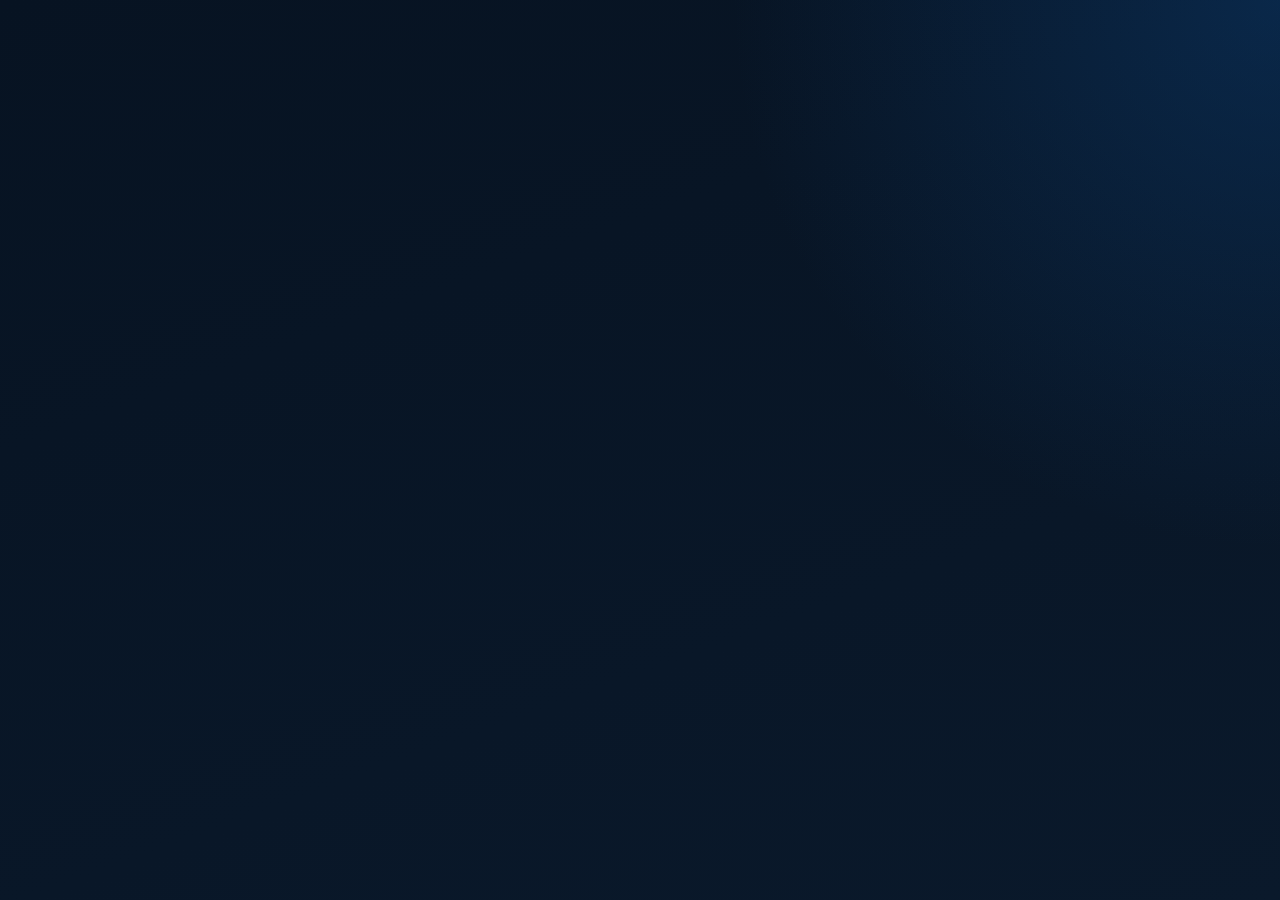
==== commit 6e946fe4: "Upgrade Thiago Reis web with professional interface, charts, price catalog, PDF CNPJ, electrician to" ====
--- a/thiago-reis/index.html
+++ b/thiago-reis/index.html
@@ -5,17 +5,39 @@
 @media(max-width:900px){.side{width:76px;padding:19px 8px}.side .brand{margin:0 9px 26px}.side .brand div,.nav .label,.sideBottom{display:none}.nav button{justify-content:center;padding:13px 8px}.main{padding:24px 18px 100px}.grid4{grid-template-columns:repeat(2,minmax(0,1fr))}.two{grid-template-columns:1fr}}
 @media(max-width:650px){.side{display:none}.main{padding:16px 13px 105px}.top{margin-bottom:19px}.top h1{font-size:22px}.grid4{gap:9px}.metric{min-height:118px;padding:13px}.metric .mini{width:28px;height:28px;font-size:15px;margin-bottom:8px}.metric strong{font-size:20px}.card{padding:14px}.two{gap:10px}.toolbar{align-items:flex-start}.toolbar .btn{flex:1}.fieldGrid{gap:10px}.bottomNav{position:fixed;z-index:15;bottom:0;left:0;right:0;display:flex;justify-content:space-around;background:white;border-top:1px solid #dce6f0;padding:8px max(4px,env(safe-area-inset-right)) calc(5px + env(safe-area-inset-bottom))}.bottomNav button{font-size:10px;display:grid;place-items:center;gap:2px;border:0;background:transparent;color:#5e7189;font-weight:750;min-width:46px;padding:4px 3px}.bottomNav button.active{color:var(--primary)}.bottomNav button i{font-size:21px;font-style:normal}.modalShade{align-items:flex-end;padding:0}.modal{border-radius:17px 17px 0 0;max-height:94vh;padding:18px 14px 28px}.search{max-width:100%}.editorRow{grid-template-columns:minmax(55px,2fr) 50px 80px 31px;gap:4px}.editorRow input{padding:7px 4px}.editorItems{padding:7px}.login{margin:4vh auto}}
 @media print{body{background:white}.wrap,.modalShade,.toast,.bottomNav,.login{display:none!important}.printArea{display:block!important;font-family:Arial,sans-serif;color:#16283a;font-size:13px;margin:28px}.printArea h1{font-size:25px}.printArea .printTop{display:flex;align-items:center;justify-content:space-between;border-bottom:3px solid #1256a1;padding-bottom:15px;margin-bottom:23px}.printArea table{width:100%;border-collapse:collapse;margin:20px 0}.printArea th,.printArea td{border-bottom:1px solid #ddd;padding:11px;text-align:left}.printArea .total{font-size:20px;font-weight:900;text-align:right}.printArea p{margin:9px 0}.printArea small{color:#567}}
+\n
+:root{color-scheme:dark;--dark:#071624;--primary:#0d84ff;--blue:#278cfb;--light:#122d48;--line:#23425d;--muted:#9caec1;--good:#21cfa0;--red:#ff607c;background:#071321;color:#eaf3ff}
+body{background:radial-gradient(circle at 100% 0,#0c448066,transparent 35%),linear-gradient(160deg,#071322,#0a192b);color:#eaf3ff;min-height:100dvh}
+h1,h2,h3{color:#eff7ff}label{color:#b4cce8}small,.muted{color:#a0b5cd}
+input,textarea,select{background:#0b2339!important;color:#eaf5ff!important;border-color:#2d5070!important}
+input::placeholder,textarea::placeholder{color:#8398af}input:focus,select:focus,textarea:focus{outline:2px solid #298fff}
+.card{background:linear-gradient(155deg,#102b46,#0b2035)!important;border:1px solid #20486c!important;border-radius:19px;box-shadow:0 14px 42px #0003}
+.side{background:linear-gradient(175deg,#0b2d53,#061323 76%)!important;border-right:1px solid #24527e}.sideBottom{color:#81aaca}.brand span{color:#55b5ff!important}.nav button.active,.nav button:hover{background:linear-gradient(90deg,#0f7ff047,#123d63)!important}
+.top{border-bottom:1px solid #23425d;padding-bottom:18px}.top .muted{color:#9dbfe0}.avatar{background:linear-gradient(135deg,#077be7,#0ae0e7)!important;color:white}
+.btn{background:linear-gradient(130deg,#0870eb,#149eff)!important;color:white!important;border:1px solid #248ffa44!important;box-shadow:0 4px 15px #086dff24;transition:transform .17s,filter .17s}.btn:hover{transform:translateY(-2px);filter:brightness(1.1)}.btn.soft,.btn.out{background:#122f4d!important;color:#badaff!important;border-color:#2a5e91!important}.btn.danger{background:#402333!important;color:#ffafb7!important}
+.metric{position:relative;overflow:hidden;background:linear-gradient(145deg,#153453,#0d243c)!important}.metric:before{content:"";width:105px;height:105px;position:absolute;right:-47px;top:-44px;border-radius:50%;background:#1889ff0d;border:1px solid #1687ff26}.metric .caption{color:#a6bcd2}.metric .mini{background:#164578!important;color:#82bdff}.metric.green strong{color:#2de4a3}.metric.red strong{color:#ff8795}
+.table th{background:#173450!important;color:#c9dced!important}.table td{border-color:#243a50!important}.table tr:hover td{background:#153451}.tag{background:#193e60;color:#b6dfff}.tag.green{background:#123e34;color:#70efb6}.tag.red{background:#492938;color:#ffa6b2}.tag.yellow{background:#463c20;color:#ffe19c}
+.notice{background:#103451!important;border-color:#2c5b7e!important;color:#b4d7f9!important}.empty{color:#abc0d6}.item,.minirow{border-color:#274156!important}.ident{background:#14314e;border-color:#275178;color:#c8deed}
+.modalShade{background:#020d1ee8;backdrop-filter:blur(8px)}.modal{background:#0a2239!important;color:#f0f7ff;border:1px solid #2b5a83;box-shadow:0 20px 65px #0009}.x{background:#204463;color:#fff}.editorItems{border-color:#3c607d}
+.login{max-width:445px!important;margin:5vh auto!important;padding:34px 28px!important;position:relative;overflow:hidden;animation:appear .55s ease both;background:linear-gradient(160deg,#122e4d,#06192d 85%)!important;border:1px solid #2569aa!important;box-shadow:0 25px 70px #0009,0 0 0 1px #0c69b72b!important}
+.login:before{content:"";position:absolute;inset:-90px auto auto -50px;width:220px;height:220px;background:#0c76ff26;filter:blur(70px);border-radius:50%;pointer-events:none}
+.loginlogo{width:105px;height:105px;border-radius:31px;background:linear-gradient(145deg,#044d93,#0f9eff)!important;box-shadow:0 0 32px #1284ff6b;animation:glow 3.6s ease-in-out infinite}.loginlogo svg{width:78px}.login h1{font-size:30px;letter-spacing:2px;margin-bottom:8px}.login h3{margin:25px 0 9px;color:#89c7ff}.login p{color:#a7c9e7!important;line-height:1.6}.login footer{color:#8fa9c5!important}
+@keyframes glow{50%{box-shadow:0 0 55px #168dffbb;transform:translateY(-4px)}}@keyframes appear{from{opacity:0;transform:translateY(22px)}to{opacity:1;transform:translateY(0)}}
+.bottomNav{background:#091e33!important;border-color:#25608b!important;box-shadow:0 -6px 24px #02091480}.bottomNav button{color:#99bbdb!important}.bottomNav button.active{color:#4db1ff!important}
+.chart-card{padding:20px;margin-top:20px}.chart-plot{display:flex;align-items:end;gap:8px;height:155px;border-bottom:1px solid #31506c;padding-bottom:6px;margin:15px 0}.chart-month{flex:1;text-align:center;font-size:11px;color:#93adc7;min-width:0}.chart-sticks{height:126px;display:flex;align-items:end;gap:3px;justify-content:center}.chart-stick{width:12px;min-height:2px;border-radius:5px 5px 0 0;background:linear-gradient(0deg,#0b6ef0,#36aeff)}.chart-stick.out{background:linear-gradient(0deg,#ad304d,#ff7088)}.chip{display:inline-flex;padding:6px 12px;border-radius:30px;background:#193e65;color:#bbe2ff;font-size:11px;font-weight:bold;margin:3px}.toolwrap{display:grid;grid-template-columns:repeat(auto-fit,minmax(195px,1fr));gap:14px}.toolcard{padding:19px}.toolcard .icon{font-size:33px;margin-bottom:8px}
+@media(max-width:650px){.main{padding-top:19px}.login{margin:5vh 14px!important;padding:28px 19px!important}.login h1{font-size:26px}.chart-stick{width:8px}.bottomNav{padding-bottom:calc(8px + env(safe-area-inset-bottom))}}
+@media print{body{background:white!important;color:#142c42!important} .printArea{color:#142c42!important}}
 </style></head><body><div id="app"></div><div id="printArea" class="printArea"></div><script>
 (()=>{'use strict';
-const KEY='thiago_reis_v1',SESSION='thiago_reis_session';
+const KEY='thiago_reis_pro_ui_v2',SESSION='thiago_reis_pro_session';
 const money=n=>(Number(n)||0).toLocaleString('pt-BR',{style:'currency',currency:'BRL'});
 const esc=s=>String(s??'').replace(/[&<>"']/g,c=>({'&':'&amp;','<':'&lt;','>':'&gt;','"':'&quot;',"'":'&#39;'}[c]));
 const uid=()=>String(Date.now())+'-'+Math.random().toString(36).slice(2,8);
 const today=()=>{let d=new Date();return [d.getFullYear(),String(d.getMonth()+1).padStart(2,'0'),String(d.getDate()).padStart(2,'0')].join('-')};
 const dateFmt=s=>s?String(s).split('-').reverse().join('/'): '—';
 const n=s=>Math.max(0,Number(String(s||0).replace(',','.'))||0);
-function blank(){return{version:1,clients:[],quotes:[],jobs:[],expenses:[],incomes:[],settings:{company:'Thiago Reis',phone:'14996600996',city:'Iacanga - SP e região',commission:40,ownerPin:'',employeePin:''}}}
-let db;try{db=JSON.parse(localStorage.getItem(KEY))||blank();}catch(e){db=blank()}
+function blank(){return{version:1,clients:[],quotes:[],jobs:[],expenses:[],incomes:[],settings:{company:'Thiago Reis',phone:'14996600996',city:'Iacanga - SP e região',commission:40,ownerPin:'',employeePin:'',cnpj:'',legalName:''}}}
+let db;try{db=JSON.parse(localStorage.getItem(KEY))||JSON.parse(localStorage.getItem('thiago_reis_v1'))||blank();}catch(e){db=blank()}
 for(const k of ['clients','quotes','jobs','expenses','incomes'])if(!Array.isArray(db[k]))db[k]=[];
 db.settings={...blank().settings,...(db.settings||{})};
 let current=(()=>{try{return sessionStorage.getItem(SESSION)}catch(e){return null}})();
@@ -24,11 +46,11 @@
 const save=()=>{try{localStorage.setItem(KEY,JSON.stringify(db));return true}catch(e){notify('Não foi possível salvar. Faça backup dos dados.');return false}};
 function notify(t){let old=document.querySelector('.toast');if(old)old.remove();const d=document.createElement('div');d.className='toast';d.textContent=t;document.body.append(d);clearTimeout(toastTimer);toastTimer=setTimeout(()=>d.remove(),3300)}
 function logo(){return `<svg viewBox="0 0 64 64" aria-label="Marca Thiago Reis" role="img"><rect width="64" height="64" rx="15" fill="#1576DB"/><path d="M34 7 17 35h14l-5 22 23-33H34l6-17z" fill="#fff"/><circle cx="48" cy="46" r="10" fill="#062957" stroke="#fff" stroke-width="3"/><circle cx="48" cy="46" r="4" fill="#4db7ff"/></svg>`}
-const menu=[['inicio','⌂','Início'],['clientes','♙','Clientes'],['orcamentos','▤','Orçamentos'],['servicos','⚡','Serviços'],['agenda','▦','Agenda'],['financeiro','◈','Financeiro'],['gastos','▣','Gastos'],['ajustes','⚙','Configurações']];
-const allowed=()=>current==='dono'?menu:menu.filter(x=>['inicio','clientes','servicos','agenda'].includes(x[0]));
-const title=id=>({inicio:'Visão geral',clientes:'Clientes',orcamentos:'Orçamentos',servicos:'Ordens de serviço',agenda:'Agenda de serviços',financeiro:'Financeiro',gastos:'Gastos da empresa',ajustes:'Configurações'})[id]||'Thiago Reis';
+const menu=[['inicio','⌂','Início'],['clientes','♙','Clientes'],['orcamentos','▤','Orçamentos'],['servicos','⚡','Serviços'],['agenda','▦','Agenda'],['financeiro','◈','Financeiro'],['gastos','▣','Gastos'],['catalogo','▤','Tabela de preços'],['ferramentas','⛭','Ferramentas'],['ajustes','⚙','Configurações']];
+const allowed=()=>current==='dono'?menu:menu.filter(x=>['inicio','clientes','servicos','agenda','ferramentas'].includes(x[0]));
+const title=id=>({inicio:'Visão geral',clientes:'Clientes',orcamentos:'Orçamentos',servicos:'Ordens de serviço',agenda:'Agenda de serviços',financeiro:'Financeiro',gastos:'Gastos da empresa',catalogo:'Tabela de preços',ferramentas:'Ferramentas elétricas',ajustes:'Configurações'})[id]||'Thiago Reis';
 function navHTML(){return allowed().map(([id,icon,txt])=>`<button data-page="${id}" class="${page===id?'active':''}"><i>${icon}</i><span class="label">${txt}</span></button>`).join('')}
-function draw(){if(!db.settings.ownerPin){app.innerHTML=setupHTML();bindSetup();return}if(!current){app.innerHTML=loginHTML();bindLogin();return}if(!allowed().some(x=>x[0]===page))page='inicio';app.innerHTML=`<div class="wrap"><aside class="side"><div class="brand">${logo()}<div><strong>THIAGO REIS</strong><span>ELÉTRICA & CÂMERAS</span></div></div><nav class="nav">${navHTML()}</nav><div class="sideBottom">Gerencie seu negócio ✦</div></aside><main class="main"><header class="top"><div><h1>${title(page)}</h1><p class="muted">${current==='dono'?'Painel do proprietário':'Acesso do funcionário'} • ${dateFmt(today())}</p></div><div class="topR"><button class="btn out sm" id="logout">Sair</button><div class="avatar">${current==='dono'?'TR':'F'}</div></div></header>${content()}</main></div><nav class="bottomNav">${allowed().filter(x=>['inicio','clientes','orcamentos','servicos','financeiro'].includes(x[0])).map(([id,icon,txt])=>`<button data-page="${id}" class="${page===id?'active':''}"><i>${icon}</i><span>${txt}</span></button>`).join('')}</nav>`;bindMain()}
+function draw(){if(!db.settings.ownerPin){app.innerHTML=setupHTML();bindSetup();return}if(!current){app.innerHTML=loginHTML();bindLogin();return}if(!allowed().some(x=>x[0]===page))page='inicio';app.innerHTML=`<div class="wrap"><aside class="side"><div class="brand">${logo()}<div><strong>THIAGO REIS</strong><span>ELÉTRICA & CÂMERAS</span></div></div><nav class="nav">${navHTML()}</nav><div class="sideBottom">Gerencie seu negócio ✦</div></aside><main class="main"><header class="top"><div><h1>${title(page)}</h1><p class="muted">${current==='dono'?'Painel do proprietário':'Acesso do funcionário'} • ${dateFmt(today())}</p></div><div class="topR"><button class="btn out sm" id="logout">Sair</button><div class="avatar">${current==='dono'?'TR':'F'}</div></div></header>${content()}</main></div><nav class="bottomNav">${allowed().filter(x=>['inicio','clientes','orcamentos','servicos','ferramentas'].includes(x[0])).map(([id,icon,txt])=>`<button data-page="${id}" class="${page===id?'active':''}"><i>${icon}</i><span>${txt}</span></button>`).join('')}</nav>`;bindMain()}
 function setupHTML(){return `<div class="login card"><div class="loginlogo">${logo()}</div><h1>THIAGO REIS</h1><p>Elétrica predial e instalação de câmeras</p><h3>Primeiro acesso</h3><p style="text-align:left">Crie as senhas locais para você e seu ajudante. Este modo funciona neste aparelho, sem sincronização.</p><form id="setup"><label>Senha do proprietário (mínimo 6 dígitos)<input id="ownerPin" type="password" inputmode="numeric" pattern="[0-9]{6,}" minlength="6" required></label><label>Senha do funcionário (mínimo 6 dígitos)<input id="employeePin" type="password" inputmode="numeric" pattern="[0-9]{6,}" minlength="6" required></label><button class="btn">Começar</button></form><footer>Salve suas senhas. Para usar em celulares diferentes com dados compartilhados, será preciso publicar com banco de dados e autenticação online.</footer></div>`}
 function loginHTML(){return `<div class="login card"><div class="loginlogo">${logo()}</div><h1>THIAGO REIS</h1><p>Controle de clientes, serviços e financeiro</p><form id="login"><label>Acesso<select id="role"><option value="dono">Proprietário</option><option value="funcionario">Funcionário</option></select></label><label>Senha<input id="pin" type="password" inputmode="numeric" autocomplete="off" required></label><button class="btn">Entrar no sistema</button></form><footer>Dados armazenados neste navegador. Faça backup em Configurações. A senha local não substitui autenticação segura em servidor.</footer></div>`}
 function bindSetup(){document.getElementById('setup').addEventListener('submit',e=>{e.preventDefault();const a=document.getElementById('ownerPin').value,b=document.getElementById('employeePin').value;if(!/^\d{6,}$/.test(a)||!/^\d{6,}$/.test(b)||a===b)return notify('Use senhas diferentes, com pelo menos 6 números.');db.settings.ownerPin=a;db.settings.employeePin=b;save();current='dono';try{sessionStorage.setItem(SESSION,current)}catch(e){}draw()})}
@@ -42,9 +64,18 @@
 const isOwner=()=>current==='dono';
 const M=(v)=>money(v);
 function stats(){let paid=db.incomes.reduce((a,x)=>a+n(x.amount),0),exp=db.expenses.reduce((a,x)=>a+n(x.amount),0),open=db.jobs.filter(x=>x.payStatus!=='pago').reduce((a,x)=>a+n(x.price),0),com=db.jobs.filter(x=>x.payStatus==='pago').reduce((a,x)=>a+jobCommission(x),0);return{paid,exp,open,com,balance:paid-exp-com}}
-function content(){switch(page){case 'inicio':return home();case 'clientes':return clients();case 'orcamentos':return quotes();case 'servicos':return jobs();case 'agenda':return agenda();case 'financeiro':return finance();case 'gastos':return expenses();case 'ajustes':return settings();default:return home()}}
+function content(){switch(page){case 'inicio':return home();case 'clientes':return clients();case 'orcamentos':return quotes();case 'servicos':return jobs();case 'agenda':return agenda();case 'financeiro':return finance();case 'gastos':return expenses();case 'catalogo':return catalog();case 'ferramentas':return toolsPage();case 'ajustes':return settings();default:return home()}}
 const empty=msg=>`<div class="empty"><div class="symbol">▢</div>${msg}</div>`;
-function home(){let s=stats(),upcoming=[...db.jobs].filter(x=>x.date>=today()&&x.status!=='concluido').sort((a,b)=>a.date.localeCompare(b.date)).slice(0,5),recent=db.jobs.slice(-5).reverse();return `<div class="grid4"><div class="card metric"><div class="mini">☑</div><div class="caption">Serviços cadastrados</div><strong>${db.jobs.length}</strong></div><div class="card metric green"><div class="mini">↗</div><div class="caption">Entradas registradas</div><strong>${M(s.paid)}</strong></div>${isOwner()?`<div class="card metric red"><div class="mini">↘</div><div class="caption">Despesas</div><strong>${M(s.exp)}</strong></div><div class="card metric"><div class="mini">◷</div><div class="caption">A receber</div><strong>${M(s.open)}</strong></div>`:`<div class="card metric"><div class="mini">♙</div><div class="caption">Clientes</div><strong>${db.clients.length}</strong></div><div class="card metric"><div class="mini">▦</div><div class="caption">Agendados</div><strong>${upcoming.length}</strong></div>`}</div><div class="toolbar sectionTitle"><h2>Acesso rápido</h2></div><div class="row"><button class="btn" data-new="job">+ Novo serviço</button><button class="btn soft" data-new="client">+ Novo cliente</button>${isOwner()?'<button class="btn soft" data-new="quote">+ Novo orçamento</button><button class="btn soft" data-new="expense">+ Registrar gasto</button>':''}</div><div class="two sectionTitle"><div class="card"><div class="row"><h3>Próximos atendimentos</h3><button class="btn sm out" data-go="agenda">Ver agenda</button></div><div class="list">${upcoming.length?upcoming.map(j=>`<div class="item"><div><b>${esc(clientName(j.clientId))}</b><small>${dateFmt(j.date)} • ${esc(j.desc)}</small></div><span class="tag">${esc(j.status)}</span></div>`).join(''):empty('Nenhum atendimento agendado.')}</div></div><div class="card"><h3>Resumo da operação</h3><div class="minirow"><span>Clientes</span><b>${db.clients.length}</b></div><div class="minirow"><span>Orçamentos</span><b>${db.quotes.length}</b></div><div class="minirow"><span>Serviços finalizados</span><b>${db.jobs.filter(j=>j.status==='concluido').length}</b></div>${isOwner()?`<div class="minirow"><span>Comissão a pagar (serviços recebidos)</span><b>${M(s.com)}</b></div><div class="minirow"><span>Saldo após gastos e comissão</span><b>${M(s.balance)}</b></div>`:''}</div></div><div class="notice">🔒 Os dados ficam salvos neste navegador. Para proteger seu histórico, exporte um backup regularmente em Configurações. Acesso simultâneo em aparelhos diferentes exige servidor.</div>`}
+
+const serviceSeed=[
+'Instalação de tomada','Troca de tomada ou interruptor','Instalação de disjuntor','Troca de chuveiro','Instalação de luminária','Instalação de ventilador','Passagem de fiação','Montagem de quadro elétrico','Identificação de curto-circuito','Visita técnica','Instalação de câmera de segurança','Configuração de DVR / NVR','Configuração de câmera Wi-Fi','Troca de fonte de DVR','Instalação de cabo de rede','Manutenção de câmeras'];
+if(!db.catalog||!Array.isArray(db.catalog))db.catalog=serviceSeed.map((name,i)=>({id:i+1,name,price:null}));
+function monthlyChart(){
+ const months=Array.from({length:6},(_,i)=>{let d=new Date();d.setDate(1);d.setMonth(d.getMonth()-(5-i));let code=d.getFullYear()+'-'+String(d.getMonth()+1).padStart(2,'0');return{code,label:d.toLocaleString('pt-BR',{month:'short'}).replace('.',''),ent:db.incomes.filter(x=>String(x.date).startsWith(code)).reduce((a,x)=>a+n(x.amount),0),out:db.expenses.filter(x=>String(x.date).startsWith(code)).reduce((a,x)=>a+n(x.amount),0)}});const max=Math.max(1,...months.flatMap(x=>[x.ent,x.out]));return '<div class="card chart-card"><div class="row"><h3>Fluxo de caixa — últimos 6 meses</h3><span class="chip">▰ Entradas</span><span class="chip">▰ Saídas</span></div><div class="chart-plot">'+months.map(x=>'<div class="chart-month"><div class="chart-sticks"><div class="chart-stick" title="Entradas '+M(x.ent)+'" style="height:'+Math.max(2,Math.round(x.ent/max*100))+'%"></div><div class="chart-stick out" title="Saídas '+M(x.out)+'" style="height:'+Math.max(2,Math.round(x.out/max*100))+'%"></div></div>'+x.label+'</div>').join('')+'</div><small>Gráfico calculado com seus lançamentos reais; nenhum valor de demonstração.</small></div>'
+}
+function catalog(){return '<div class="toolbar"><h2>Seus serviços e preços</h2><span class="chip">Personalize antes de orçar</span></div><p class="muted" style="margin:15px 0">Toque em Definir preço. Sem preço preenchido, o serviço entra com valor zero para você editar no orçamento.</p><div class="toolwrap">'+db.catalog.map(x=>'<div class="card toolcard"><div class="icon">⚡</div><h3>'+esc(x.name)+'</h3><p style="margin:12px 0;color:#b9d7f3;font-size:20px;font-weight:900">'+(x.price==null?'Sem preço definido':M(x.price))+'</p><button class="btn sm" data-price="'+x.id+'">Definir preço</button></div>').join('')+'</div>'}
+function toolsPage(){return '<div class="toolbar"><h2>Ferramentas para elétrica e CFTV</h2><span class="chip">Cálculos de referência</span></div><div class="toolwrap sectionTitle"><div class="card toolcard"><div class="icon">⚡</div><h3>Corrente elétrica</h3><p class="muted">Estimativa monofásica I=P/V</p><label style="margin-top:12px">Potência (W)<input type="number" min="0" id="cw" placeholder="Ex.: 1500"></label><label style="margin-top:9px">Tensão (V)<select id="cv"><option value="127">127 V</option><option value="220">220 V</option></select></label><button class="btn" id="calcI" style="margin-top:12px">Calcular</button><p id="ci" style="margin-top:12px;font-weight:bold"></p></div><div class="card toolcard"><div class="icon">📷</div><h3>Armazenamento de câmeras</h3><p class="muted">Estimativa sem sobrecarga de sistema</p><label style="margin-top:12px">Câmeras<input type="number" id="cameras" value="4" min="1"></label><label style="margin-top:9px">Bitrate (Mb/s por câmera)<input type="number" id="rateC" value="2" min="0.1" step="0.1"></label><label style="margin-top:9px">Dias gravando<input type="number" id="daysC" value="7" min="1"></label><button class="btn" id="calcC" style="margin-top:12px">Calcular</button><p id="cc" style="margin-top:12px;font-weight:bold"></p></div><div class="card toolcard"><div class="icon">🧮</div><h3>Consumo de energia</h3><p class="muted">kWh = W × horas × dias / 1000</p><label style="margin-top:12px">Potência (W)<input type="number" id="pw" value="1000" min="0"></label><label style="margin-top:9px">Horas por dia<input type="number" id="hours" value="8" min="0" max="24"></label><label style="margin-top:9px">Dias<input type="number" id="daysE" value="30" min="1"></label><button class="btn" id="calcE" style="margin-top:12px">Calcular</button><p id="ce" style="margin-top:12px;font-weight:bold"></p></div></div><p class="notice">Cálculos informativos: projetos, bitolas e disjuntores precisam atender à NBR 5410, com verificação no local.</p>'}
+\nfunction home(){let s=stats(),upcoming=[...db.jobs].filter(x=>x.date>=today()&&x.status!=='concluido').sort((a,b)=>a.date.localeCompare(b.date)).slice(0,5),recent=db.jobs.slice(-5).reverse();return `<div class="grid4"><div class="card metric"><div class="mini">☑</div><div class="caption">Serviços cadastrados</div><strong>${db.jobs.length}</strong></div><div class="card metric green"><div class="mini">↗</div><div class="caption">Entradas registradas</div><strong>${M(s.paid)}</strong></div>${isOwner()?`<div class="card metric red"><div class="mini">↘</div><div class="caption">Despesas</div><strong>${M(s.exp)}</strong></div><div class="card metric"><div class="mini">◷</div><div class="caption">A receber</div><strong>${M(s.open)}</strong></div>`:`<div class="card metric"><div class="mini">♙</div><div class="caption">Clientes</div><strong>${db.clients.length}</strong></div><div class="card metric"><div class="mini">▦</div><div class="caption">Agendados</div><strong>${upcoming.length}</strong></div>`}</div>${isOwner()?monthlyChart():''}<div class="toolbar sectionTitle"><h2>Acesso rápido</h2></div><div class="row"><button class="btn" data-new="job">+ Novo serviço</button><button class="btn soft" data-new="client">+ Novo cliente</button>${isOwner()?'<button class="btn soft" data-new="quote">+ Novo orçamento</button><button class="btn soft" data-new="expense">+ Registrar gasto</button>':''}</div><div class="two sectionTitle"><div class="card"><div class="row"><h3>Próximos atendimentos</h3><button class="btn sm out" data-go="agenda">Ver agenda</button></div><div class="list">${upcoming.length?upcoming.map(j=>`<div class="item"><div><b>${esc(clientName(j.clientId))}</b><small>${dateFmt(j.date)} • ${esc(j.desc)}</small></div><span class="tag">${esc(j.status)}</span></div>`).join(''):empty('Nenhum atendimento agendado.')}</div></div><div class="card"><h3>Resumo da operação</h3><div class="minirow"><span>Clientes</span><b>${db.clients.length}</b></div><div class="minirow"><span>Orçamentos</span><b>${db.quotes.length}</b></div><div class="minirow"><span>Serviços finalizados</span><b>${db.jobs.filter(j=>j.status==='concluido').length}</b></div>${isOwner()?`<div class="minirow"><span>Comissão a pagar (serviços recebidos)</span><b>${M(s.com)}</b></div><div class="minirow"><span>Saldo após gastos e comissão</span><b>${M(s.balance)}</b></div>`:''}</div></div><div class="notice">🔒 Os dados ficam salvos neste navegador. Para proteger seu histórico, exporte um backup regularmente em Configurações. Acesso simultâneo em aparelhos diferentes exige servidor.</div>`}
 function searchBar(){return `<input id="search" class="search" value="${esc(filter)}" placeholder="Buscar por nome ou descrição" aria-label="Pesquisar">`}
 function clients(){let arr=db.clients.filter(x=>(x.name+' '+x.phone+' '+x.address).toLowerCase().includes(filter.toLowerCase())).slice().reverse();return `<div class="toolbar"><h2>${db.clients.length} clientes</h2><button class="btn" data-new="client">+ Novo cliente</button></div><div class="sectionTitle">${searchBar()}</div><div class="card tableWrap">${arr.length?`<table class="table"><thead><tr><th>Nome</th><th>Telefone</th><th>Cidade / endereço</th><th>Ações</th></tr></thead><tbody>${arr.map(c=>`<tr><td class="bold">${esc(c.name)}</td><td>${esc(c.phone||'—')}</td><td class="wide">${esc(c.address||'—')}</td><td><button class="btn sm out" data-edit="client:${c.id}">Editar</button>${c.phone?`<a class="btn sm soft" style="text-decoration:none;display:inline-block" href="https://wa.me/55${String(c.phone).replace(/\D/g,'')}" target="_blank" rel="noopener">WhatsApp</a>`:''}</td></tr>`).join('')}</tbody></table>`:empty('Nenhum cliente encontrado.')}</div>`}
 function quotes(){let arr=db.quotes.filter(q=>(clientName(q.clientId)+' '+q.title).toLowerCase().includes(filter.toLowerCase())).slice().reverse();return `<div class="toolbar"><h2>${db.quotes.length} orçamentos</h2><button class="btn" data-new="quote">+ Criar orçamento</button></div><div class="sectionTitle">${searchBar()}</div><div class="card tableWrap">${arr.length?`<table class="table"><thead><tr><th>Número</th><th>Cliente</th><th>Descrição</th><th>Valor</th><th>Situação</th><th>Ações</th></tr></thead><tbody>${arr.map(q=>`<tr><td>#${esc(q.number)}</td><td>${esc(clientName(q.clientId))}</td><td class="wide">${esc(q.title)}</td><td class="bold">${M(totalQuote(q))}</td><td><span class="tag ${q.status==='aprovado'?'green':q.status==='recusado'?'red':'yellow'}">${esc(q.status)}</span></td><td><button class="btn sm out" data-print="${q.id}">PDF</button><button class="btn sm soft" data-edit="quote:${q.id}">Editar</button></td></tr>`).join('')}</tbody></table>`:empty('Nenhum orçamento encontrado.')}</div><p class="muted" style="font-size:12px;margin-top:12px">Toque em PDF para imprimir ou salvar o orçamento como PDF no iPhone.</p>`}
@@ -52,10 +83,10 @@
 function agenda(){let grouped=[...db.jobs].filter(j=>j.date).sort((a,b)=>a.date.localeCompare(b.date));return `<div class="toolbar"><h2>Agenda de atendimentos</h2><button class="btn" data-new="job">+ Agendar serviço</button></div><div class="card sectionTitle">${grouped.length?grouped.map(j=>`<div class="item"><div><b>${dateFmt(j.date)} — ${esc(clientName(j.clientId))}</b><small>${esc(j.desc)} • ${esc(j.status)}</small></div><button class="btn sm out" data-edit="job:${j.id}">Abrir</button></div>`).join(''):empty('Nenhuma visita marcada.')}</div>`}
 function finance(){let s=stats();let entries=[...db.incomes.map(x=>({...x,kind:'entrada'})),...db.expenses.map(x=>({...x,kind:'saída'}))].sort((a,b)=>String(b.date).localeCompare(String(a.date))).slice(0,80);return `<div class="grid4"><div class="card metric green"><div class="mini">↗</div><div class="caption">Entradas</div><strong>${M(s.paid)}</strong></div><div class="card metric red"><div class="mini">↘</div><div class="caption">Gastos</div><strong>${M(s.exp)}</strong></div><div class="card metric"><div class="mini">♙</div><div class="caption">40% / ajudante*</div><strong>${M(s.com)}</strong></div><div class="card metric"><div class="mini">▣</div><div class="caption">Saldo estimado</div><strong>${M(s.balance)}</strong></div></div><div class="notice">* Comissão calculada sobre a mão de obra dos serviços marcados como recebidos. Saldo = entradas - despesas - comissão. Os lançamentos são manuais, sem ligação com banco. Não representa contabilidade fiscal.</div><div class="toolbar sectionTitle"><h2>Movimentações</h2><div class="row"><button class="btn soft" data-new="income">+ Entrada avulsa</button><button class="btn" data-new="expense">+ Despesa</button></div></div><div class="card tableWrap">${entries.length?`<table class="table"><thead><tr><th>Data</th><th>Tipo</th><th>Descrição</th><th>Valor</th><th>Ações</th></tr></thead><tbody>${entries.map(x=>`<tr><td>${dateFmt(x.date)}</td><td><span class="tag ${x.kind==='entrada'?'green':'red'}">${x.kind}</span></td><td class="wide">${esc(x.desc||x.category||'—')}</td><td class="bold">${x.kind==='entrada'?'+':'−'} ${M(x.amount)}</td><td>${!x.jobId?`<button class="btn sm out" data-edit="${x.kind==='entrada'?'income':'expense'}:${x.id}">Editar</button>`:'<span class="muted">Serviço</span>'}</td></tr>`).join('')}</tbody></table>`:empty('Nenhuma movimentação registrada.')}</div>`}
 function expenses(){let arr=[...db.expenses].reverse();let categories={};arr.forEach(x=>categories[x.category]=(categories[x.category]||0)+n(x.amount));return `<div class="toolbar"><h2>Controle de gastos</h2><button class="btn" data-new="expense">+ Novo gasto</button></div><div class="grid4 sectionTitle"><div class="card metric red"><div class="mini">⛽</div><div class="caption">Combustível</div><strong>${M(categories['Combustível'])}</strong></div><div class="card metric"><div class="mini">♢</div><div class="caption">Material</div><strong>${M(categories['Material'])}</strong></div><div class="card metric"><div class="mini">▣</div><div class="caption">Outros</div><strong>${M(Object.entries(categories).filter(([k])=>!['Combustível','Material'].includes(k)).reduce((a,[,v])=>a+v,0))}</strong></div><div class="card metric"><div class="mini">↘</div><div class="caption">Total de gastos</div><strong>${M(arr.reduce((a,x)=>a+n(x.amount),0))}</strong></div></div><div class="card tableWrap sectionTitle">${arr.length?`<table class="table"><thead><tr><th>Data</th><th>Categoria</th><th>Descrição</th><th>Valor</th><th>Ações</th></tr></thead><tbody>${arr.map(x=>`<tr><td>${dateFmt(x.date)}</td><td>${esc(x.category)}</td><td class="wide">${esc(x.desc)}</td><td>${M(x.amount)}</td><td><button class="btn sm out" data-edit="expense:${x.id}">Editar</button></td></tr>`).join('')}</tbody></table>`:empty('Você ainda não registrou gastos.')}</div>`}
-function settings(){return `<div class="two"><div class="card"><h3>Dados da empresa</h3><form id="settingsForm" class="fieldGrid" style="margin-top:15px"><label class="full">Nome<input name="company" value="${esc(db.settings.company)}" required></label><label>Telefone<input name="phone" value="${esc(db.settings.phone)}"></label><label>Cidade / região<input name="city" value="${esc(db.settings.city)}"></label><label>Comissão padrão sobre a mão de obra (%)<input name="commission" type="number" min="0" max="100" step="0.1" value="${esc(db.settings.commission)}"></label><div class="full"><button class="btn">Salvar dados</button></div></form></div><div class="card"><h3>Acessos locais</h3><p class="muted" style="font-size:12px;line-height:1.6;margin:12px 0">Funcionário vê clientes, agenda e serviços. Só o proprietário vê orçamentos, financeiro, gastos e configurações. As senhas são locais e não oferecem segurança de contas online.</p><form id="passwordForm" class="fieldGrid"><label class="full">Nova senha do proprietário<input name="ownerPin" type="password" inputmode="numeric" minlength="6" placeholder="Deixe vazio para manter"></label><label class="full">Nova senha do funcionário<input name="employeePin" type="password" inputmode="numeric" minlength="6" placeholder="Deixe vazio para manter"></label><div class="full"><button class="btn">Atualizar senhas</button></div></form></div><div class="card"><h3>Backup e restauração</h3><p class="muted" style="font-size:12px;line-height:1.6;margin:12px 0">Exporte seus dados em arquivo JSON. A restauração substitui todos os registros deste navegador.</p><button class="btn" id="export">⬇ Fazer backup</button><label style="margin-top:15px">Restaurar backup<input type="file" accept="application/json,.json" id="restore"></label></div><div class="card"><h3>Sobre o aplicativo</h3><div class="ident" style="margin:13px 0">Versão local: sem conexão bancária. Dados guardados neste aparelho. Para uso simultâneo, com sincronização e senhas seguras, será necessário um serviço online.</div><p class="muted" style="font-size:12px;line-height:1.6">Instalar na tela inicial do iPhone: abra uma versão publicada em HTTPS no Safari e toque em Compartilhar → Adicionar à Tela de Início. A instalação não funciona ao abrir o arquivo local diretamente.</p></div></div>`}
+function settings(){return `<div class="two"><div class="card"><h3>Dados da empresa</h3><form id="settingsForm" class="fieldGrid" style="margin-top:15px"><label class="full">Nome<input name="company" value="${esc(db.settings.company)}" required></label><label>Razão social<input name="legalName" value="${esc(db.settings.legalName||'')}"></label><label>CNPJ<input name="cnpj" value="${esc(db.settings.cnpj||'')}" inputmode="numeric" placeholder="00.000.000/0000-00"></label><label>Telefone<input name="phone" value="${esc(db.settings.phone)}"></label><label>Cidade / região<input name="city" value="${esc(db.settings.city)}"></label><label>Comissão padrão sobre a mão de obra (%)<input name="commission" type="number" min="0" max="100" step="0.1" value="${esc(db.settings.commission)}"></label><div class="full"><button class="btn">Salvar dados</button></div></form></div><div class="card"><h3>Acessos locais</h3><p class="muted" style="font-size:12px;line-height:1.6;margin:12px 0">Funcionário vê clientes, agenda e serviços. Só o proprietário vê orçamentos, financeiro, gastos e configurações. As senhas são locais e não oferecem segurança de contas online.</p><form id="passwordForm" class="fieldGrid"><label class="full">Nova senha do proprietário<input name="ownerPin" type="password" inputmode="numeric" minlength="6" placeholder="Deixe vazio para manter"></label><label class="full">Nova senha do funcionário<input name="employeePin" type="password" inputmode="numeric" minlength="6" placeholder="Deixe vazio para manter"></label><div class="full"><button class="btn">Atualizar senhas</button></div></form></div><div class="card"><h3>Backup e restauração</h3><p class="muted" style="font-size:12px;line-height:1.6;margin:12px 0">Exporte seus dados em arquivo JSON. A restauração substitui todos os registros deste navegador.</p><button class="btn" id="export">⬇ Fazer backup</button><label style="margin-top:15px">Restaurar backup<input type="file" accept="application/json,.json" id="restore"></label></div><div class="card"><h3>Sobre o aplicativo</h3><div class="ident" style="margin:13px 0">Versão local: sem conexão bancária. Dados guardados neste aparelho. Para uso simultâneo, com sincronização e senhas seguras, será necessário um serviço online.</div><p class="muted" style="font-size:12px;line-height:1.6">Instalar na tela inicial do iPhone: abra uma versão publicada em HTTPS no Safari e toque em Compartilhar → Adicionar à Tela de Início. A instalação não funciona ao abrir o arquivo local diretamente.</p></div></div>`}
 function openModal(kind,id){if(kind==='quote'&&!isOwner()||['income','expense'].includes(kind)&&!isOwner())return;editing=id?db[{client:'clients',quote:'quotes',job:'jobs',expense:'expenses',income:'incomes'}[kind]].find(x=>x.id===id):null;modal=kind;if(kind==='quote')quoteRows=editing?JSON.parse(JSON.stringify(editing.items)):[{desc:'Mão de obra',qty:1,price:0}];const data=editing||{},header={client:'Cliente',quote:'Orçamento',job:'Serviço',expense:'Gasto',income:'Entrada'}[kind];let html='';let options=db.clients.map(c=>`<option value="${esc(c.id)}" ${c.id===data.clientId?'selected':''}>${esc(c.name)}</option>`).join('');
 if(kind==='client')html=`<label class="full">Nome do cliente<input name="name" required value="${esc(data.name||'')}"></label><label>Telefone / WhatsApp<input name="phone" inputmode="tel" value="${esc(data.phone||'')}"></label><label>E-mail<input name="email" type="email" value="${esc(data.email||'')}"></label><label class="full">Endereço / cidade<input name="address" value="${esc(data.address||'')}"></label><label class="full">Observações<textarea name="notes">${esc(data.notes||'')}</textarea></label>`;
-if(kind==='quote')html=`<label>Cliente<select name="clientId" required><option value="">Selecione</option>${options}</select></label><label>Data<input name="date" type="date" value="${esc(data.date||today())}" required></label><label class="full">Descrição do orçamento<input name="title" required value="${esc(data.title||'')}"></label><label>Situação<select name="status">${['pendente','aprovado','recusado'].map(x=>`<option value="${x}" ${data.status===x?'selected':''}>${x}</option>`).join('')}</select></label><label>Desconto (R$)<input name="discount" type="number" step="0.01" min="0" value="${n(data.discount)}"></label><div class="full"><h3 style="margin-bottom:9px">Itens do orçamento</h3><div class="editorItems" id="itemsEditor"></div><button class="btn soft sm" type="button" id="addItem" style="margin-top:9px">+ Adicionar item</button><div class="row" style="margin-top:11px"><span class="muted">Total</span><b id="quoteTotal">—</b></div></div><label class="full">Condições / observações<textarea name="notes">${esc(data.notes||'')}</textarea></label>`;
+if(kind==='quote')html=`<label>Cliente<select name="clientId" required><option value="">Selecione</option>${options}</select></label><label>Data<input name="date" type="date" value="${esc(data.date||today())}" required></label><label class="full">Descrição do orçamento<input name="title" required value="${esc(data.title||'')}"></label><label>Situação<select name="status">${['pendente','aprovado','recusado'].map(x=>`<option value="${x}" ${data.status===x?'selected':''}>${x}</option>`).join('')}</select></label><label>Desconto (R$)<input name="discount" type="number" step="0.01" min="0" value="${n(data.discount)}"></label><div class="full"><h3 style="margin-bottom:9px">Itens do orçamento</h3><div class="row" style="margin-bottom:9px"><select id="quickCatalog" aria-label="Adicionar serviço do catálogo"><option value="">Selecione um serviço já precificado...</option>${(db.catalog||[]).map(s=>`<option value="${s.id}">${esc(s.name)} — ${s.price==null?'valor a definir':M(s.price)}</option>`).join('')}</select><button class="btn sm" id="catalogAdd" type="button">Adicionar</button></div><div class="editorItems" id="itemsEditor"></div><button class="btn soft sm" type="button" id="addItem" style="margin-top:9px">+ Adicionar item</button><div class="row" style="margin-top:11px"><span class="muted">Total</span><b id="quoteTotal">—</b></div></div><label class="full">Condições / observações<textarea name="notes">${esc(data.notes||'')}</textarea></label>`;
 if(kind==='job')html=`<label>Cliente<select name="clientId" required><option value="">Selecione</option>${options}</select></label><label>Data<input name="date" type="date" value="${esc(data.date||today())}" required></label><label class="full">Descrição do serviço<input name="desc" required value="${esc(data.desc||'')}"></label><label>Status<select name="status">${['agendado','em andamento','concluido','cancelado'].map(x=>`<option value="${x}" ${data.status===x?'selected':''}>${x}</option>`).join('')}</select></label><label>Pagamento<select name="payStatus" ${!isOwner()?'disabled':''}><option value="pendente" ${data.payStatus!=='pago'?'selected':''}>Pendente</option><option value="pago" ${data.payStatus==='pago'?'selected':''}>Recebido</option></select></label>${isOwner()?`<label>Valor total do serviço (R$)<input name="price" type="number" min="0" step="0.01" value="${n(data.price)}" required></label><label>Mão de obra (R$)<input name="labor" type="number" min="0" step="0.01" value="${n(data.labor)}"></label><label>% para ajudante<input name="rate" type="number" min="0" max="100" step="0.1" value="${data.rate??db.settings.commission}"></label>`:''}<label class="full">Detalhes / material usado<textarea name="notes">${esc(data.notes||'')}</textarea></label>`;
 if(kind==='expense')html=`<label>Data<input type="date" name="date" value="${esc(data.date||today())}" required></label><label>Categoria<select name="category">${['Combustível','Material','Ferramentas','Pedágio','Alimentação','Manutenção','Transporte','Outros'].map(x=>`<option ${data.category===x?'selected':''}>${x}</option>`).join('')}</select></label><label class="full">Descrição<input name="desc" value="${esc(data.desc||'')}" required placeholder="Ex.: gasolina para atendimento"></label><label>Valor (R$)<input name="amount" type="number" min="0.01" step="0.01" value="${data.amount??''}" required></label><label>Forma de pagamento<select name="method">${['Pix','Dinheiro','Cartão','Outro'].map(x=>`<option ${data.method===x?'selected':''}>${x}</option>`).join('')}</select></label>`;
 if(kind==='income')html=`<label>Data<input type="date" name="date" value="${esc(data.date||today())}" required></label><label>Valor (R$)<input name="amount" type="number" min="0.01" step="0.01" value="${data.amount??''}" required></label><label class="full">Descrição<input name="desc" value="${esc(data.desc||'')}" required></label>`;
@@ -70,11 +101,16 @@
 if(['expense','income'].includes(kind)){data.amount=n(raw.amount);if(!data.amount)return notify('Informe um valor maior que zero.')}
 if(!editing)data.id=uid();if(!editing)db[target].push(data);else db[target]=db[target].map(x=>x.id===editing.id?data:x);if(kind==='job'&&isOwner())syncJobIncome(data);save();closeModal();draw();notify('Salvo com sucesso!')}
 function syncJobIncome(job){let index=db.incomes.findIndex(i=>i.jobId===job.id);if(job.payStatus==='pago'){const inc={id:index>=0?db.incomes[index].id:uid(),date:job.date||today(),amount:n(job.price),desc:'Recebimento: '+job.desc+' — '+clientName(job.clientId),jobId:job.id};if(index>=0)db.incomes[index]=inc;else db.incomes.push(inc)}else if(index>=0)db.incomes.splice(index,1)}
-function printQuote(id){const q=db.quotes.find(x=>x.id===id);if(!q)return;const cl=C(q.clientId)||{};document.getElementById('printArea').innerHTML=`<div class="printTop"><div><h1>${esc(db.settings.company)}</h1><small>Elétrica predial • Instalação de câmeras</small><p>${esc(db.settings.city)} • ${esc(db.settings.phone)}</p></div><div style="text-align:right"><h2>ORÇAMENTO</h2><b>Nº ${esc(q.number)}</b><p>${dateFmt(q.date)}</p></div></div><p><b>Cliente:</b> ${esc(cl.name||'—')}</p><p><b>Telefone:</b> ${esc(cl.phone||'—')}</p><p><b>Endereço:</b> ${esc(cl.address||'—')}</p><h3 style="margin-top:25px">${esc(q.title)}</h3><table><thead><tr><th>Descrição</th><th>Qtd.</th><th>Unitário</th><th>Total</th></tr></thead><tbody>${q.items.map(x=>`<tr><td>${esc(x.desc)}</td><td>${n(x.qty)}</td><td>${M(x.price)}</td><td>${M(n(x.qty)*n(x.price))}</td></tr>`).join('')}</tbody></table><p style="text-align:right">Desconto: ${M(q.discount)}</p><div class="total">TOTAL ${M(totalQuote(q))}</div><p style="margin-top:24px"><b>Observações:</b> ${esc(q.notes||'—')}</p><p style="margin-top:50px;border-top:1px solid #aaa;padding-top:8px">Thiago Reis — serviços de elétrica e câmeras</p>`;window.print()}
+function printQuote(id){const q=db.quotes.find(x=>x.id===id);if(!q)return;const cl=C(q.clientId)||{};document.getElementById('printArea').innerHTML=`<div class="printTop"><div><h1>${esc(db.settings.company)}</h1><small>Elétrica predial • Instalação de câmeras</small><p>CNPJ: ${esc(db.settings.cnpj||'Não informado')}</p><p>${esc(db.settings.city)} • ${esc(db.settings.phone)}</p></div><div style="text-align:right"><h2>ORÇAMENTO</h2><b>Nº ${esc(q.number)}</b><p>${dateFmt(q.date)}</p></div></div><p><b>Cliente:</b> ${esc(cl.name||'—')}</p><p><b>Telefone:</b> ${esc(cl.phone||'—')}</p><p><b>Endereço:</b> ${esc(cl.address||'—')}</p><h3 style="margin-top:25px">${esc(q.title)}</h3><table><thead><tr><th>Descrição</th><th>Qtd.</th><th>Unitário</th><th>Total</th></tr></thead><tbody>${q.items.map(x=>`<tr><td>${esc(x.desc)}</td><td>${n(x.qty)}</td><td>${M(x.price)}</td><td>${M(n(x.qty)*n(x.price))}</td></tr>`).join('')}</tbody></table><p style="text-align:right">Desconto: ${M(q.discount)}</p><div class="total">TOTAL ${M(totalQuote(q))}</div><p style="margin-top:24px"><b>Observações:</b> ${esc(q.notes||'—')}</p><p style="margin-top:50px;border-top:1px solid #aaa;padding-top:8px">Thiago Reis — serviços de elétrica e câmeras</p>`;window.print()}
 function quickPaid(id){let j=db.jobs.find(x=>x.id===id);if(!j||!isOwner())return;if(!confirm('Confirmar recebimento deste serviço?'))return;j.payStatus='pago';syncJobIncome(j);save();draw();notify('Pagamento registrado.')}
-function bindMain(){document.querySelectorAll('[data-page]').forEach(x=>x.onclick=()=>{page=x.dataset.page;filter='';draw();window.scrollTo(0,0)});document.querySelectorAll('[data-go]').forEach(x=>x.onclick=()=>{page=x.dataset.go;filter='';draw()});document.querySelectorAll('[data-new]').forEach(x=>x.onclick=()=>{if(['quote','job'].includes(x.dataset.new)&&!db.clients.length){notify('Cadastre um cliente primeiro.');return openModal('client')}openModal(x.dataset.new)});document.querySelectorAll('[data-edit]').forEach(x=>x.onclick=()=>{let [kind,id]=x.dataset.edit.split(':');openModal(kind,id)});document.querySelectorAll('[data-print]').forEach(x=>x.onclick=()=>printQuote(x.dataset.print));document.querySelectorAll('[data-paid]').forEach(x=>x.onclick=()=>quickPaid(x.dataset.paid));document.getElementById('logout').onclick=()=>{current=null;try{sessionStorage.removeItem(SESSION)}catch(e){}draw()};document.getElementById('search')?.addEventListener('input',e=>{let pos=e.target.selectionStart;filter=e.target.value;let elem=document.activeElement;const holder=elem.parentElement.parentElement;const wrap=holder.parentElement; // avoid re-render while typing; filter table rows locally
+function bindMain(){
+document.querySelectorAll('[data-price]').forEach(b=>b.onclick=()=>{if(!isOwner())return;const item=db.catalog.find(x=>String(x.id)===b.dataset.price);if(!item)return;const answer=prompt('Valor para '+item.name+' (R$)',item.price==null?'':String(item.price));if(answer===null)return;const parsed=Number(String(answer).replace(',','.'));if(!Number.isFinite(parsed)||parsed<0)return notify('Preço inválido');item.price=parsed;save();draw();notify('Preço atualizado.')});
+document.getElementById('calcI')?.addEventListener('click',()=>{const p=n(document.getElementById('cw').value),v=n(document.getElementById('cv').value);document.getElementById('ci').textContent=v?(p/v).toLocaleString('pt-BR',{maximumFractionDigits:2})+' A':'Informe a tensão.'});
+document.getElementById('calcC')?.addEventListener('click',()=>{const c=n(document.getElementById('cameras').value),b=n(document.getElementById('rateC').value),d=n(document.getElementById('daysC').value);document.getElementById('cc').textContent=(c*b*3600*24*d/8/1000).toLocaleString('pt-BR',{maximumFractionDigits:1})+' GB (aprox.)'});
+document.getElementById('calcE')?.addEventListener('click',()=>{document.getElementById('ce').textContent=(n(document.getElementById('pw').value)*n(document.getElementById('hours').value)*n(document.getElementById('daysE').value)/1000).toLocaleString('pt-BR',{maximumFractionDigits:2})+' kWh'});
+document.querySelectorAll('[data-page]').forEach(x=>x.onclick=()=>{page=x.dataset.page;filter='';draw();window.scrollTo(0,0)});document.querySelectorAll('[data-go]').forEach(x=>x.onclick=()=>{page=x.dataset.go;filter='';draw()});document.querySelectorAll('[data-new]').forEach(x=>x.onclick=()=>{if(['quote','job'].includes(x.dataset.new)&&!db.clients.length){notify('Cadastre um cliente primeiro.');return openModal('client')}openModal(x.dataset.new)});document.querySelectorAll('[data-edit]').forEach(x=>x.onclick=()=>{let [kind,id]=x.dataset.edit.split(':');openModal(kind,id)});document.querySelectorAll('[data-print]').forEach(x=>x.onclick=()=>printQuote(x.dataset.print));document.querySelectorAll('[data-paid]').forEach(x=>x.onclick=()=>quickPaid(x.dataset.paid));document.getElementById('logout').onclick=()=>{current=null;try{sessionStorage.removeItem(SESSION)}catch(e){}draw()};document.getElementById('search')?.addEventListener('input',e=>{let pos=e.target.selectionStart;filter=e.target.value;let elem=document.activeElement;const holder=elem.parentElement.parentElement;const wrap=holder.parentElement; // avoid re-render while typing; filter table rows locally
 wrap.querySelectorAll('tbody tr').forEach(tr=>{tr.hidden=!tr.textContent.toLowerCase().includes(filter.toLowerCase())});});if(page==='ajustes')bindSettings()}
-function bindSettings(){document.getElementById('settingsForm').onsubmit=e=>{e.preventDefault();let r=Object.fromEntries(new FormData(e.target));db.settings.company=r.company;db.settings.phone=r.phone;db.settings.city=r.city;db.settings.commission=Math.min(100,n(r.commission));save();draw();notify('Dados atualizados.')};document.getElementById('passwordForm').onsubmit=e=>{e.preventDefault();let r=Object.fromEntries(new FormData(e.target));if([r.ownerPin,r.employeePin].some(x=>x&&!/^\d{6,}$/.test(x)))return notify('Senha precisa ter 6 números ou mais.');if(r.ownerPin)db.settings.ownerPin=r.ownerPin;if(r.employeePin)db.settings.employeePin=r.employeePin;if(db.settings.ownerPin===db.settings.employeePin)return notify('Senhas precisam ser diferentes.');save();e.target.reset();notify('Senhas alteradas.')};document.getElementById('export').onclick=()=>{const blob=new Blob([JSON.stringify(db,null,2)],{type:'application/json'}),url=URL.createObjectURL(blob),a=document.createElement('a');a.href=url;a.download='thiago-reis-backup-'+today()+'.json';a.click();setTimeout(()=>URL.revokeObjectURL(url),3000)};document.getElementById('restore').onchange=async e=>{let file=e.target.files[0];if(!file)return;try{const data=JSON.parse(await file.text());if(!data.settings||!['clients','quotes','jobs','expenses','incomes'].every(x=>Array.isArray(data[x])))throw Error();if(!confirm('Substituir TODOS os dados atuais pelo backup?'))return;db=data;save();current=null;try{sessionStorage.removeItem(SESSION)}catch(e){}draw();notify('Backup restaurado. Entre novamente.')}catch(err){notify('Arquivo de backup inválido.')}}}
+function bindSettings(){document.getElementById('settingsForm').onsubmit=e=>{e.preventDefault();let r=Object.fromEntries(new FormData(e.target));db.settings.company=r.company;db.settings.legalName=r.legalName||'';db.settings.cnpj=r.cnpj||'';db.settings.phone=r.phone;db.settings.city=r.city;db.settings.commission=Math.min(100,n(r.commission));save();draw();notify('Dados atualizados.')};document.getElementById('passwordForm').onsubmit=e=>{e.preventDefault();let r=Object.fromEntries(new FormData(e.target));if([r.ownerPin,r.employeePin].some(x=>x&&!/^\d{6,}$/.test(x)))return notify('Senha precisa ter 6 números ou mais.');if(r.ownerPin)db.settings.ownerPin=r.ownerPin;if(r.employeePin)db.settings.employeePin=r.employeePin;if(db.settings.ownerPin===db.settings.employeePin)return notify('Senhas precisam ser diferentes.');save();e.target.reset();notify('Senhas alteradas.')};document.getElementById('export').onclick=()=>{const blob=new Blob([JSON.stringify(db,null,2)],{type:'application/json'}),url=URL.createObjectURL(blob),a=document.createElement('a');a.href=url;a.download='thiago-reis-backup-'+today()+'.json';a.click();setTimeout(()=>URL.revokeObjectURL(url),3000)};document.getElementById('restore').onchange=async e=>{let file=e.target.files[0];if(!file)return;try{const data=JSON.parse(await file.text());if(!data.settings||!['clients','quotes','jobs','expenses','incomes'].every(x=>Array.isArray(data[x])))throw Error();if(!confirm('Substituir TODOS os dados atuais pelo backup?'))return;db=data;save();current=null;try{sessionStorage.removeItem(SESSION)}catch(e){}draw();notify('Backup restaurado. Entre novamente.')}catch(err){notify('Arquivo de backup inválido.')}}}
 window.addEventListener('error',e=>{console.error(e.error)});draw();
 if('serviceWorker'in navigator&&location.protocol.startsWith('http'))navigator.serviceWorker.register('./sw.js').catch(()=>{});
 })();
